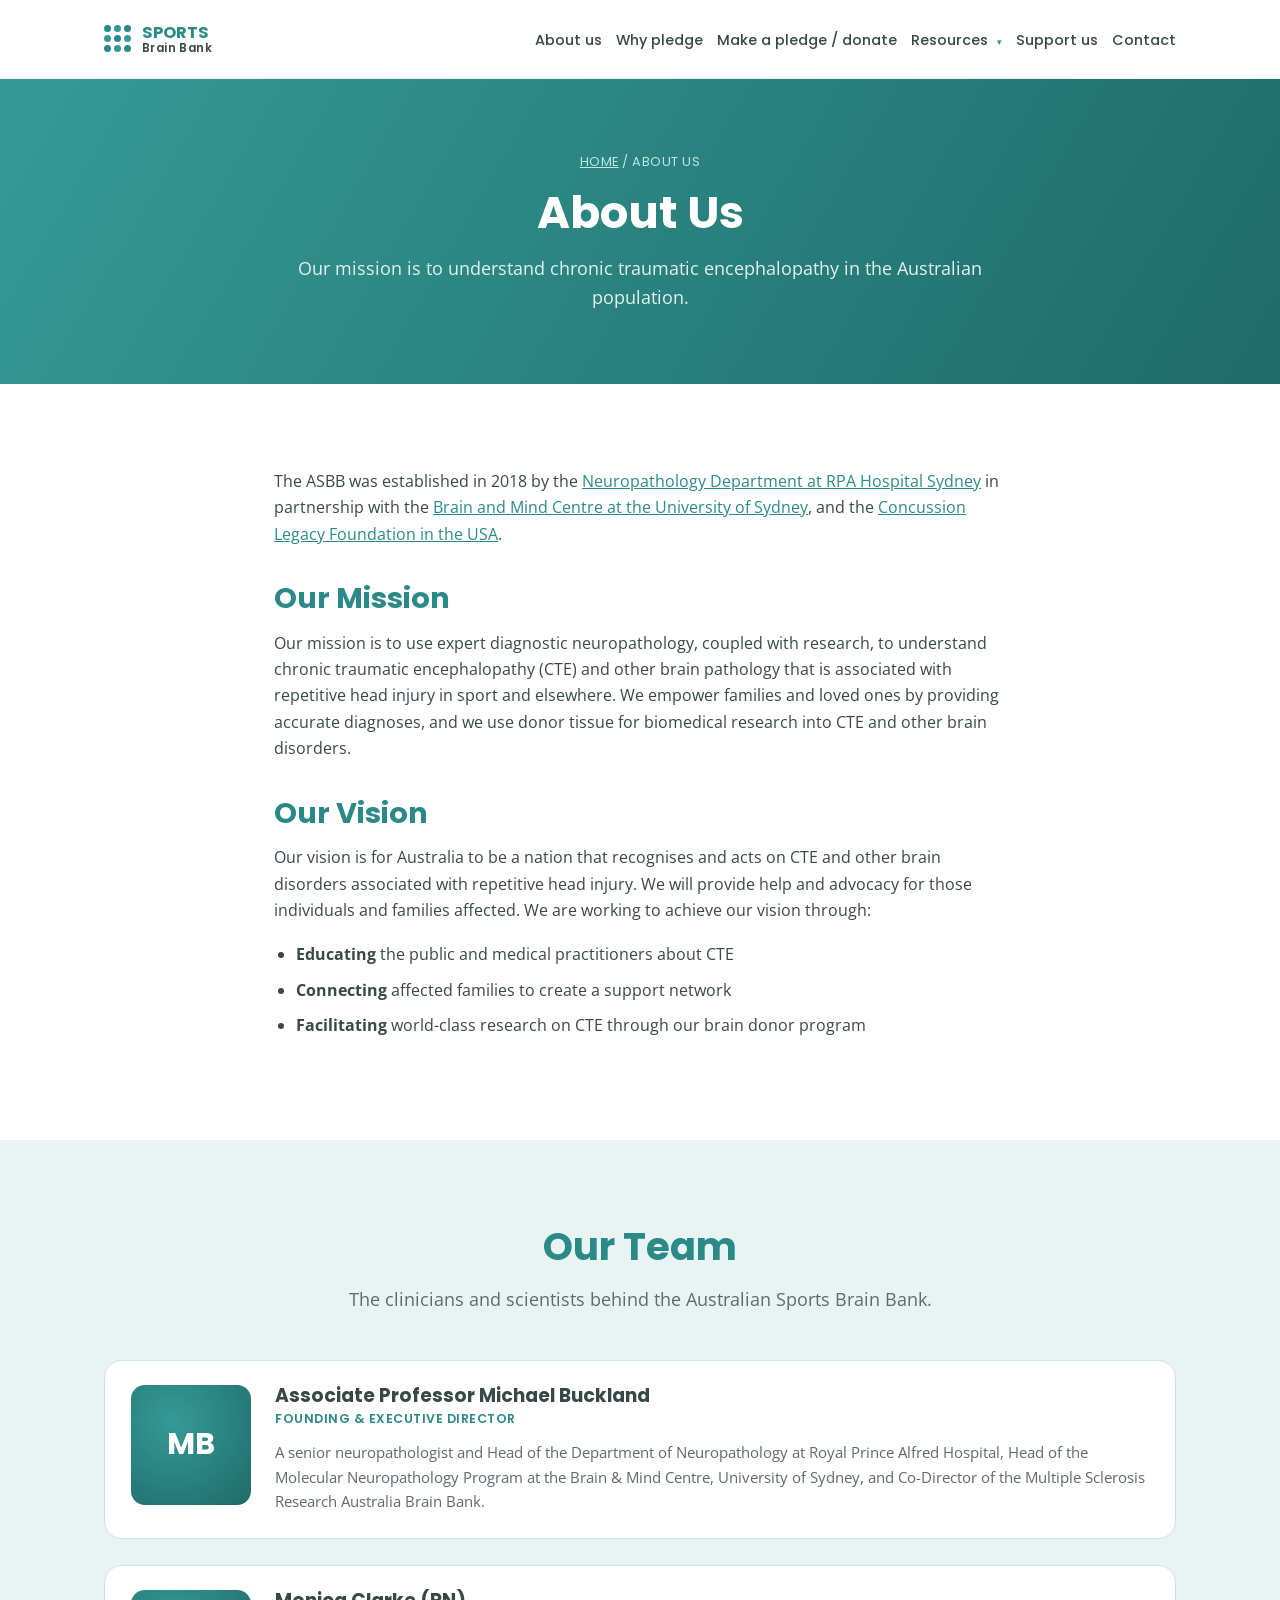
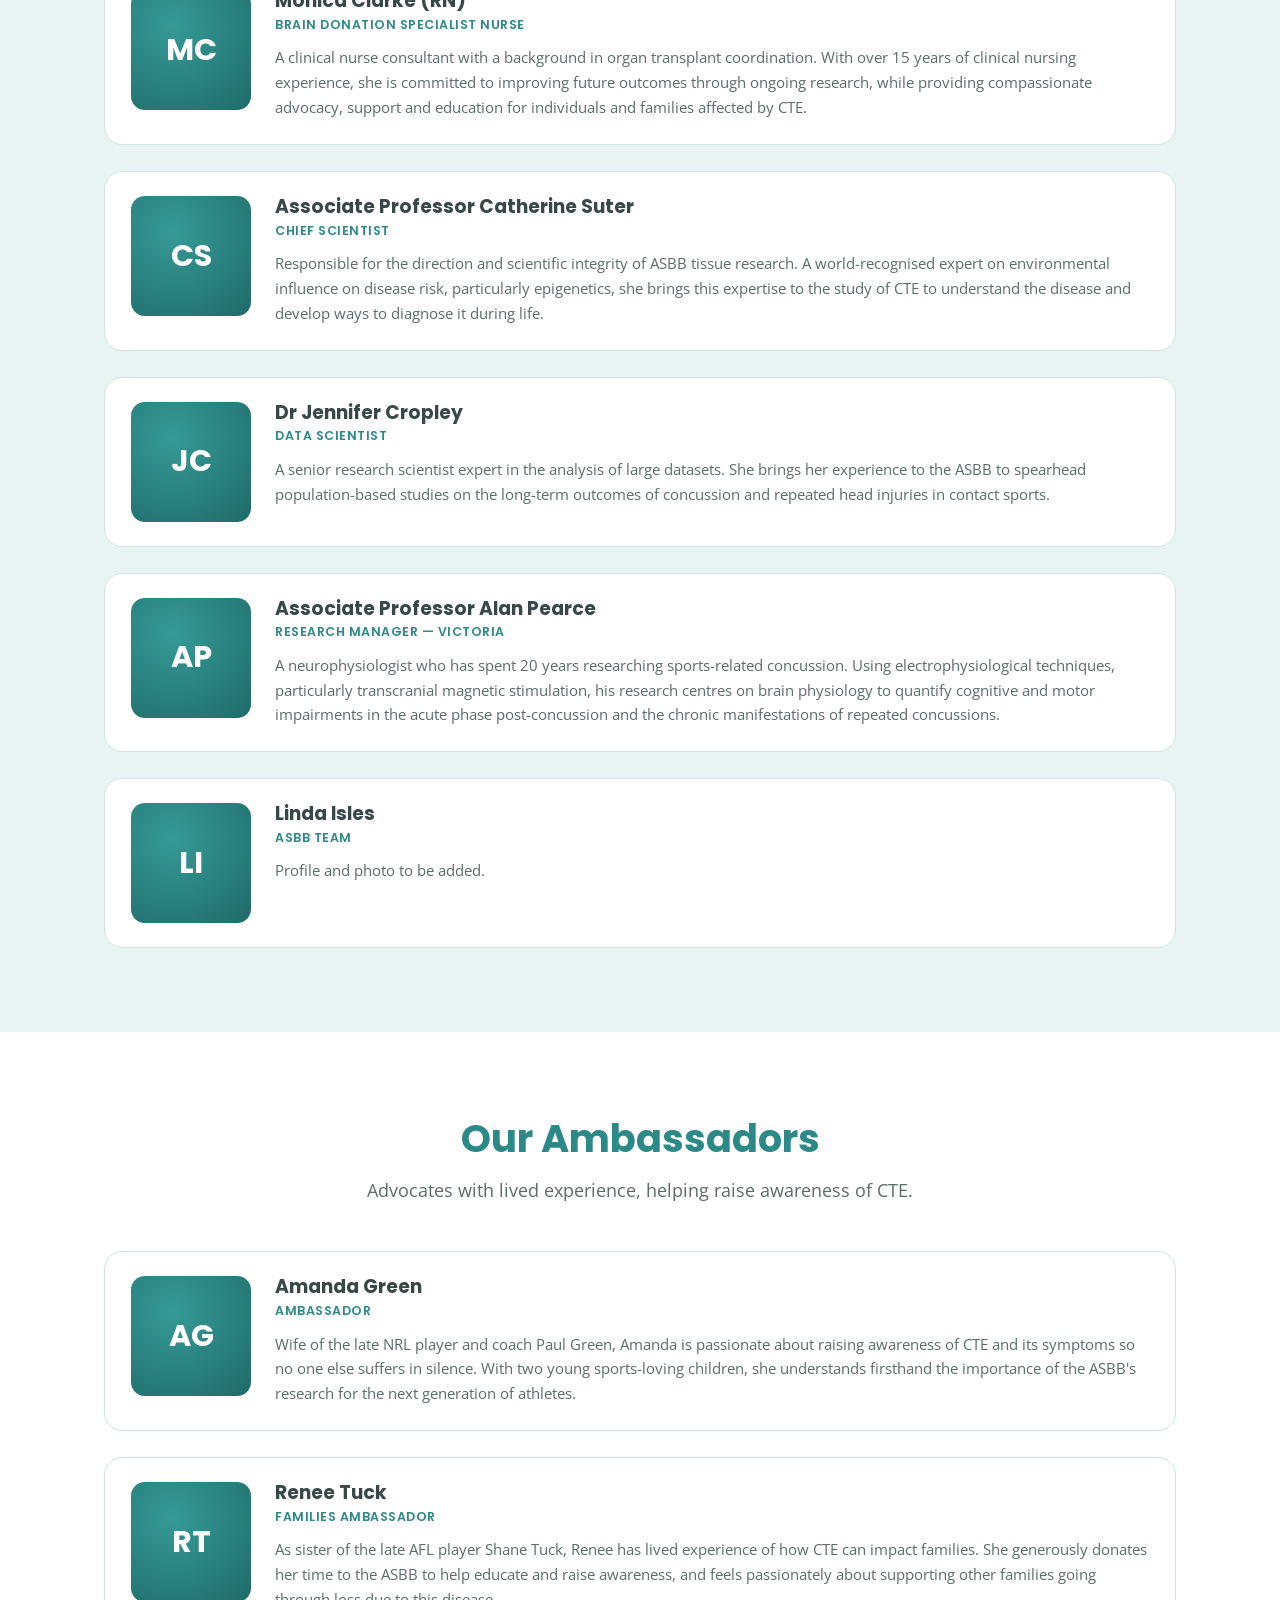
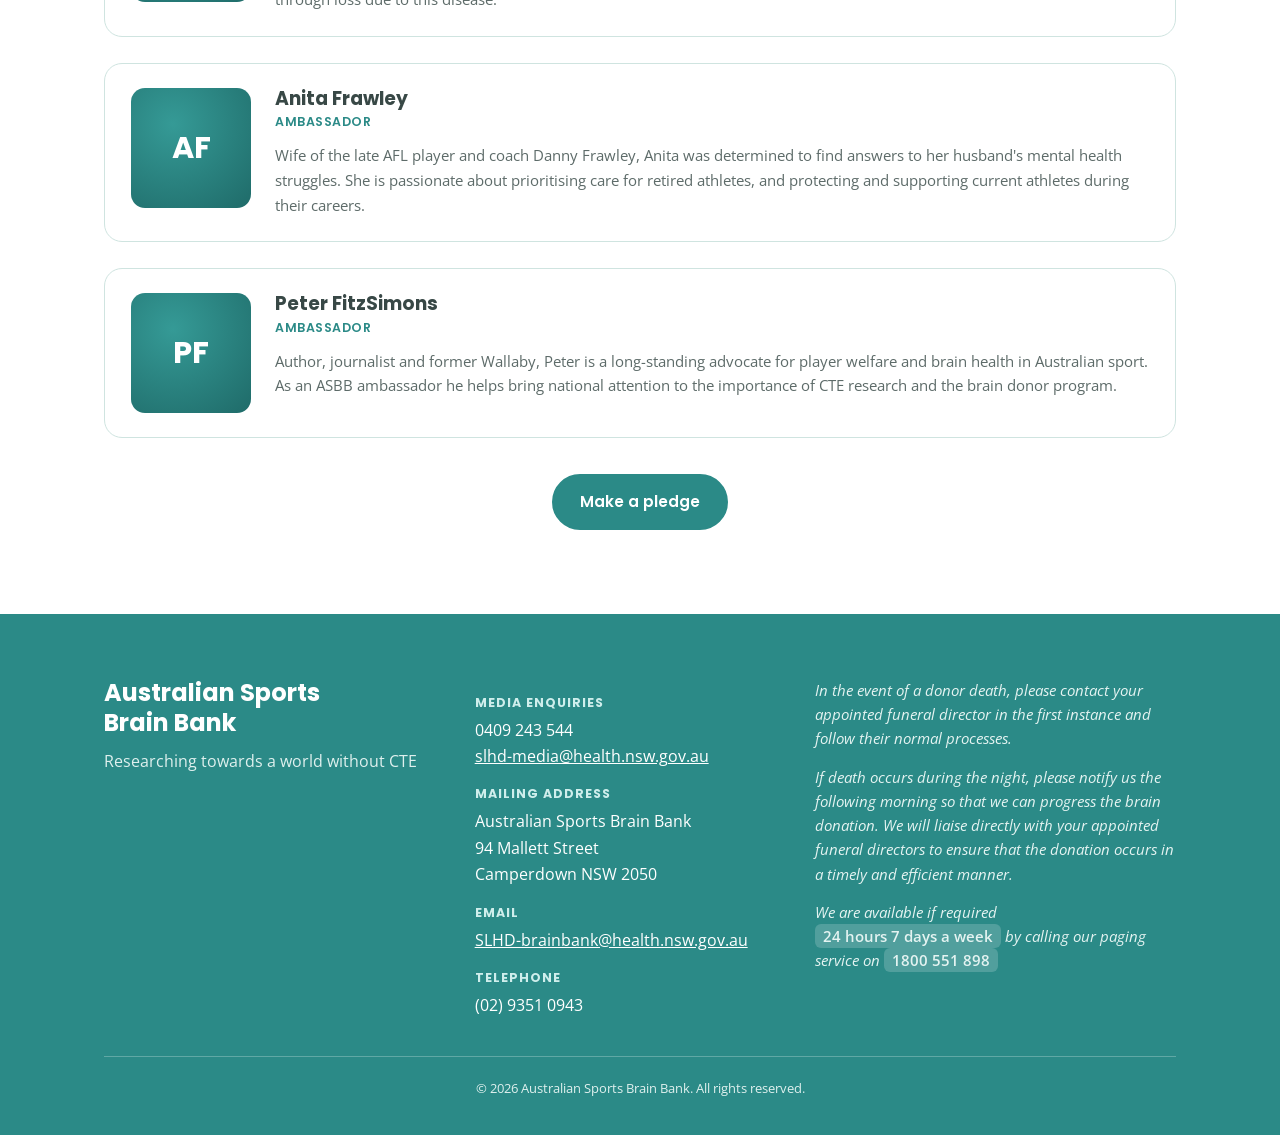
==== about.html @ 5c94462b "website v.1" ====
<!DOCTYPE html>
<html lang="en">
<head>
<meta charset="UTF-8">
<meta name="viewport" content="width=device-width, initial-scale=1.0">
<title>About Us — Australian Sports Brain Bank</title>
<meta name="description" content="Our mission is to understand chronic traumatic encephalopathy in the Australian population.">
<meta name="theme-color" content="#2b8a87">
<meta property="og:type" content="website">
<meta property="og:title" content="About Us — Australian Sports Brain Bank">
<meta property="og:description" content="Our mission is to understand chronic traumatic encephalopathy in the Australian population.">
<meta property="og:site_name" content="Australian Sports Brain Bank">
<link rel="icon" href="data:image/svg+xml,%3Csvg xmlns='http://www.w3.org/2000/svg' viewBox='0 0 32 32'%3E%3Ccircle cx='8' cy='8' r='3' fill='%232b8a87'/%3E%3Ccircle cx='16' cy='8' r='3' fill='%23359a96'/%3E%3Ccircle cx='24' cy='8' r='3' fill='%232b8a87'/%3E%3Ccircle cx='8' cy='16' r='3' fill='%23359a96'/%3E%3Ccircle cx='16' cy='16' r='3' fill='%232b8a87'/%3E%3Ccircle cx='24' cy='16' r='3' fill='%23359a96'/%3E%3Ccircle cx='8' cy='24' r='3' fill='%232b8a87'/%3E%3Ccircle cx='16' cy='24' r='3' fill='%23359a96'/%3E%3Ccircle cx='24' cy='24' r='3' fill='%232b8a87'/%3E%3C/svg%3E">
<link rel="preconnect" href="https://fonts.googleapis.com">
<link rel="preconnect" href="https://fonts.gstatic.com" crossorigin>
<link href="https://fonts.googleapis.com/css2?family=Poppins:wght@500;600;700&family=Open+Sans:wght@400;600;700&display=swap" rel="stylesheet">
<link rel="stylesheet" href="assets/styles.css">
</head>
<body>
<a href="#main" class="skip" style="position:absolute;left:-9999px">Skip to content</a>
<header>
  <div class="wrap nav">
    <a class="logo" href="index.html" aria-label="Australian Sports Brain Bank — home">
      <span class="mark" aria-hidden="true"><span></span><span></span><span></span><span></span><span></span><span></span><span></span><span></span><span></span></span>
      <span>SPORTS<small>Brain Bank</small></span>
    </a>
    <nav id="nav" aria-label="Primary">
      <ul>
        <li><a href="about.html">About us</a></li>
        <li><a href="why-pledge.html">Why pledge</a></li>
        <li><a href="make-a-pledge.html">Make a pledge / donate</a></li>
        <li class="has-sub">
          <a href="resources.html" aria-haspopup="true">Resources <span class="caret" aria-hidden="true">&#9662;</span></a>
          <ul class="submenu">
            <li><a href="cte-diagnosis.html">CTE diagnosis</a></li>
            <li><a href="cte-research.html">CTE research</a></li>
            <li><a href="publications.html">Our publications</a></li>
            <li><a href="resources.html">Downloadable resources</a></li>
          </ul>
        </li>
        <li><a href="support.html">Support us</a></li>
        <li><a href="contact.html">Contact</a></li>
      </ul>
    </nav>
    <button class="burger" id="burger" aria-label="Open menu" aria-expanded="false" aria-controls="nav"><span></span><span></span><span></span></button>
  </div>
</header>
<section class="page-hero">
    <div class="wrap">
      <div class="crumb"><a href="index.html">Home</a> / About Us</div>
      <h1>About Us</h1>
      <p>Our mission is to understand chronic traumatic encephalopathy in the Australian population.</p>
    </div>
</section>
<main id="main">
<section>
  <div class="wrap prose">
    <p>The ASBB was established in 2018 by the <a href="https://www.slhd.nsw.gov.au/RPA/Neuropathology/default.html" target="_blank" rel="noopener">Neuropathology Department at RPA Hospital Sydney</a> in partnership with the <a href="https://sydney.edu.au/brain-mind/" target="_blank" rel="noopener">Brain and Mind Centre at the University of Sydney</a>, and the <a href="https://concussionfoundation.org/" target="_blank" rel="noopener">Concussion Legacy Foundation in the USA</a>.</p>
    <h2>Our Mission</h2>
    <p>Our mission is to use expert diagnostic neuropathology, coupled with research, to understand chronic traumatic encephalopathy (CTE) and other brain pathology that is associated with repetitive head injury in sport and elsewhere. We empower families and loved ones by providing accurate diagnoses, and we use donor tissue for biomedical research into CTE and other brain disorders.</p>
    <h2>Our Vision</h2>
    <p>Our vision is for Australia to be a nation that recognises and acts on CTE and other brain disorders associated with repetitive head injury. We will provide help and advocacy for those individuals and families affected. We are working to achieve our vision through:</p>
    <ul>
      <li><strong>Educating</strong> the public and medical practitioners about CTE</li>
      <li><strong>Connecting</strong> affected families to create a support network</li>
      <li><strong>Facilitating</strong> world-class research on CTE through our brain donor program</li>
    </ul>
  </div>
</section>
<section class="section-mint">
  <div class="wrap">
    <h2 class="center">Our Team</h2>
    <p class="lead center">The clinicians and scientists behind the Australian Sports Brain Bank.</p>
    <div class="people">
    <div class="person">
      <div class="pic" aria-hidden="true">MB</div>
      <div>
        <h3>Associate Professor Michael Buckland</h3>
        <div class="role">Founding &amp; Executive Director</div>
        <p>A senior neuropathologist and Head of the Department of Neuropathology at Royal Prince Alfred Hospital, Head of the Molecular Neuropathology Program at the Brain &amp; Mind Centre, University of Sydney, and Co-Director of the Multiple Sclerosis Research Australia Brain Bank.</p>
      </div>
    </div>
    <div class="person">
      <div class="pic" aria-hidden="true">MC</div>
      <div>
        <h3>Monica Clarke (RN)</h3>
        <div class="role">Brain Donation Specialist Nurse</div>
        <p>A clinical nurse consultant with a background in organ transplant coordination. With over 15 years of clinical nursing experience, she is committed to improving future outcomes through ongoing research, while providing compassionate advocacy, support and education for individuals and families affected by CTE.</p>
      </div>
    </div>
    <div class="person">
      <div class="pic" aria-hidden="true">CS</div>
      <div>
        <h3>Associate Professor Catherine Suter</h3>
        <div class="role">Chief Scientist</div>
        <p>Responsible for the direction and scientific integrity of ASBB tissue research. A world-recognised expert on environmental influence on disease risk, particularly epigenetics, she brings this expertise to the study of CTE to understand the disease and develop ways to diagnose it during life.</p>
      </div>
    </div>
    <div class="person">
      <div class="pic" aria-hidden="true">JC</div>
      <div>
        <h3>Dr Jennifer Cropley</h3>
        <div class="role">Data Scientist</div>
        <p>A senior research scientist expert in the analysis of large datasets. She brings her experience to the ASBB to spearhead population-based studies on the long-term outcomes of concussion and repeated head injuries in contact sports.</p>
      </div>
    </div>
    <div class="person">
      <div class="pic" aria-hidden="true">AP</div>
      <div>
        <h3>Associate Professor Alan Pearce</h3>
        <div class="role">Research Manager — Victoria</div>
        <p>A neurophysiologist who has spent 20 years researching sports-related concussion. Using electrophysiological techniques, particularly transcranial magnetic stimulation, his research centres on brain physiology to quantify cognitive and motor impairments in the acute phase post-concussion and the chronic manifestations of repeated concussions.</p>
      </div>
    </div>
    <div class="person">
      <div class="pic" aria-hidden="true">LI</div>
      <div>
        <h3>Linda Isles</h3>
        <div class="role">ASBB Team</div>
        <p>Profile and photo to be added.</p>
      </div>
    </div>
    </div>
  </div>
</section>
<section>
  <div class="wrap">
    <h2 class="center">Our Ambassadors</h2>
    <p class="lead center">Advocates with lived experience, helping raise awareness of CTE.</p>
    <div class="people">
    <div class="person">
      <div class="pic" aria-hidden="true">AG</div>
      <div>
        <h3>Amanda Green</h3>
        <div class="role">Ambassador</div>
        <p>Wife of the late NRL player and coach Paul Green, Amanda is passionate about raising awareness of CTE and its symptoms so no one else suffers in silence. With two young sports-loving children, she understands firsthand the importance of the ASBB's research for the next generation of athletes.</p>
      </div>
    </div>
    <div class="person">
      <div class="pic" aria-hidden="true">RT</div>
      <div>
        <h3>Renee Tuck</h3>
        <div class="role">Families Ambassador</div>
        <p>As sister of the late AFL player Shane Tuck, Renee has lived experience of how CTE can impact families. She generously donates her time to the ASBB to help educate and raise awareness, and feels passionately about supporting other families going through loss due to this disease.</p>
      </div>
    </div>
    <div class="person">
      <div class="pic" aria-hidden="true">AF</div>
      <div>
        <h3>Anita Frawley</h3>
        <div class="role">Ambassador</div>
        <p>Wife of the late AFL player and coach Danny Frawley, Anita was determined to find answers to her husband's mental health struggles. She is passionate about prioritising care for retired athletes, and protecting and supporting current athletes during their careers.</p>
      </div>
    </div>
    <div class="person">
      <div class="pic" aria-hidden="true">PF</div>
      <div>
        <h3>Peter FitzSimons</h3>
        <div class="role">Ambassador</div>
        <p>Author, journalist and former Wallaby, Peter is a long-standing advocate for player welfare and brain health in Australian sport. As an ASBB ambassador he helps bring national attention to the importance of CTE research and the brain donor program.</p>
      </div>
    </div>
    </div>
    <div class="center" style="margin-top:36px"><a class="btn btn-solid" href="make-a-pledge.html">Make a pledge</a></div>
  </div>
</section>
</main>
<footer>
  <div class="wrap">
    <div class="foot-grid">
      <div>
        <h3>Australian Sports<br>Brain Bank</h3>
        <p class="tagline">Researching towards a world without CTE</p>
      </div>
      <div>
        <h4>Media Enquiries</h4>
        <p>0409 243 544<br><a href="mailto:slhd-media@health.nsw.gov.au">slhd-media@health.nsw.gov.au</a></p>
        <h4>Mailing Address</h4>
        <p>Australian Sports Brain Bank<br>94 Mallett Street<br>Camperdown NSW 2050</p>
        <h4>Email</h4>
        <p><a href="mailto:SLHD-brainbank@health.nsw.gov.au">SLHD-brainbank@health.nsw.gov.au</a></p>
        <h4>Telephone</h4>
        <p>(02) 9351 0943</p>
      </div>
      <div>
        <p class="foot-note">In the event of a donor death, please contact your appointed funeral director in the first instance and follow their normal processes.</p>
        <p class="foot-note" style="margin-top:14px">If death occurs during the night, please notify us the following morning so that we can progress the brain donation. We will liaise directly with your appointed funeral directors to ensure that the donation occurs in a timely and efficient manner.</p>
        <p class="foot-note" style="margin-top:14px">We are available if required <span class="hl">24 hours 7 days a week</span> by calling our paging service on <span class="hl">1800 551 898</span></p>
      </div>
    </div>
    <div class="foot-bottom">© 2026 Australian Sports Brain Bank. All rights reserved.</div>
  </div>
</footer>
<script src="assets/site.js"></script>
</body>
</html>
---- assets/styles.css ----
/* ====================================================================
   Australian Sports Brain Bank — shared design system
   ==================================================================== */
:root{
  --teal:#2b8a87;
  --teal-deep:#1f6b69;
  --teal-mid:#359a96;
  --mint:#e8f4f2;
  --mint-2:#eef7f5;
  --ink:#384846;
  --muted:#5d6b69;
  --white:#ffffff;
  --line:#cfe4e0;
  --shadow:0 10px 30px rgba(31,107,105,.10);
  --radius:18px;
  --maxw:1120px;
  --header-h:78px;
}
*{box-sizing:border-box;margin:0;padding:0}
html{scroll-behavior:smooth}
body{font-family:'Open Sans',system-ui,-apple-system,sans-serif;color:var(--ink);line-height:1.65;
     background:var(--white);-webkit-font-smoothing:antialiased;overflow-x:hidden}
h1,h2,h3,h4{font-family:'Poppins',sans-serif;color:var(--teal);line-height:1.2}
a{color:var(--teal);text-decoration:none}
img{max-width:100%;display:block}
.wrap{max-width:var(--maxw);margin:0 auto;padding:0 clamp(18px,5vw,24px)}
section{padding:clamp(52px,8vw,84px) 0;scroll-margin-top:var(--header-h)}
[id]{scroll-margin-top:calc(var(--header-h) + 10px)}
.section-mint{background:var(--mint)}
.center{text-align:center}
h2{font-size:clamp(1.7rem,4.5vw,2.4rem)}
.lead{color:var(--muted);font-size:clamp(1rem,2.4vw,1.1rem);max-width:760px;margin:14px auto 0}

/* Buttons */
.btn{display:inline-flex;align-items:center;justify-content:center;border:2px solid var(--teal);color:var(--teal);
     background:transparent;padding:13px 26px;border-radius:40px;font-family:'Poppins',sans-serif;font-weight:600;
     font-size:.96rem;cursor:pointer;transition:.2s ease;text-align:center;min-height:48px}
.btn:hover{background:var(--teal);color:#fff;transform:translateY(-2px);box-shadow:var(--shadow)}
.btn:focus-visible{outline:3px solid var(--teal-mid);outline-offset:3px}
.btn-solid{background:var(--teal);color:#fff}
.btn-solid:hover{background:var(--teal-deep);border-color:var(--teal-deep)}

/* Header */
header{position:sticky;top:0;z-index:50;background:rgba(255,255,255,.97);backdrop-filter:blur(8px);
       border-bottom:1px solid #eef1f0}
.nav{display:flex;align-items:center;justify-content:space-between;height:var(--header-h);gap:16px}
.logo{display:flex;align-items:center;gap:11px;font-family:'Poppins',sans-serif;font-weight:700;color:var(--teal);
      font-size:1.02rem;line-height:1.05;flex-shrink:0}
.logo .mark{display:grid;grid-template-columns:repeat(3,7px);gap:3px}
.logo .mark span{width:7px;height:7px;border-radius:50%;background:var(--teal)}
.logo .mark span:nth-child(even){background:var(--teal-mid)}
.logo small{display:block;font-weight:600;color:var(--ink);font-size:.72rem;letter-spacing:.4px}
nav ul{list-style:none;display:flex;gap:clamp(10px,1.1vw,16px);align-items:center}
nav a{font-family:'Poppins',sans-serif;font-weight:500;color:var(--ink);font-size:.9rem;white-space:nowrap}
nav a:hover,nav a.active{color:var(--teal)}
/* Resources dropdown */
.has-sub{position:relative}
.caret{font-size:.65em;margin-left:5px;color:var(--teal);display:inline-block}
.submenu{list-style:none;position:absolute;top:100%;left:0;min-width:240px;background:#fff;border:1px solid #eef1f0;
        border-radius:12px;box-shadow:var(--shadow);padding:8px 0;display:none;z-index:60}
.has-sub:hover>.submenu,.has-sub:focus-within>.submenu{display:block}
.submenu li{display:block}
.submenu a{display:block;padding:10px 18px;font-size:.88rem;white-space:nowrap;color:var(--ink)}
.submenu a:hover{background:var(--mint-2);color:var(--teal)}
.nav-cta{border:2px solid var(--teal);color:var(--teal);padding:9px 16px;border-radius:30px}
.nav-cta:hover{background:var(--teal);color:#fff}
.burger{display:none;flex-direction:column;gap:5px;background:none;border:0;cursor:pointer;padding:8px;
        min-width:44px;min-height:44px;align-items:center;justify-content:center}
.burger span{width:26px;height:3px;background:var(--teal);border-radius:2px;transition:.25s}
.burger.active span:nth-child(1){transform:translateY(8px) rotate(45deg)}
.burger.active span:nth-child(2){opacity:0}
.burger.active span:nth-child(3){transform:translateY(-8px) rotate(-45deg)}

/* Page hero banner (inner pages) */
.page-hero{background:linear-gradient(120deg,var(--teal-mid),var(--teal-deep));color:#fff;
           padding:clamp(46px,7vw,72px) 0;text-align:center}
.page-hero h1{color:#fff;font-size:clamp(1.9rem,5vw,2.8rem)}
.page-hero p{color:#e3f2f0;max-width:720px;margin:14px auto 0;font-size:clamp(1rem,2.4vw,1.1rem)}
.crumb{font-family:'Poppins',sans-serif;font-size:.8rem;letter-spacing:.5px;text-transform:uppercase;
       color:#bfe7e4;margin-bottom:14px}
.crumb a{color:#bfe7e4;text-decoration:underline}

/* Prose / readable content */
.prose{max-width:780px;margin:0 auto}
.prose h2{font-size:clamp(1.4rem,3.5vw,1.8rem);margin:34px 0 14px}
.prose h2:first-child{margin-top:0}
.prose h3{font-size:1.2rem;margin:26px 0 10px;color:var(--teal-deep)}
.prose p{margin-bottom:18px}
.prose ul{margin:0 0 18px 22px}
.prose li{margin-bottom:9px}
.prose a{text-decoration:underline}
.prose .date{color:var(--muted);font-family:'Poppins',sans-serif;font-weight:600;font-size:.85rem;
             letter-spacing:.5px;text-transform:uppercase}
.callout{background:var(--mint);border-left:4px solid var(--teal);border-radius:10px;
         padding:20px 24px;margin:24px 0}
.callout p:last-child{margin-bottom:0}
.btn-row{display:flex;gap:14px;flex-wrap:wrap;margin-top:26px}

/* Cards / generic grids */
.grid-2{display:grid;grid-template-columns:repeat(auto-fit,minmax(300px,1fr));gap:30px;margin-top:clamp(30px,5vw,46px)}
.card{background:#fff;border:1.5px solid var(--line);border-radius:var(--radius);padding:clamp(26px,4vw,34px)}
.card h3{font-size:1.35rem;text-align:center;margin-bottom:16px}
.card p{margin-bottom:14px}
.card ul{margin:8px 0 0 18px}
.card ul li{margin-bottom:8px}

/* People (about / team) */
.people{display:grid;gap:26px;margin-top:clamp(30px,5vw,46px)}
.person{display:grid;grid-template-columns:120px 1fr;gap:24px;align-items:start;
        background:#fff;border:1.5px solid var(--line);border-radius:var(--radius);padding:24px 26px}
.person .pic{width:120px;height:120px;border-radius:14px;background:radial-gradient(circle at 35% 30%,var(--teal-mid),var(--teal-deep));
        color:#fff;display:flex;align-items:center;justify-content:center;font-family:'Poppins',sans-serif;
        font-weight:700;font-size:1.9rem}
.person h3{text-align:left;font-size:1.18rem;margin-bottom:2px;color:var(--ink)}
.person .role{color:var(--teal);font-family:'Poppins',sans-serif;font-weight:600;font-size:.78rem;
        letter-spacing:.5px;text-transform:uppercase;margin-bottom:10px}
.person p{font-size:.94rem;color:var(--muted);margin:0}

/* Publications */
.pub-year{font-family:'Poppins',sans-serif;font-weight:700;color:var(--teal);font-size:1.4rem;
          margin:30px 0 12px;padding-bottom:6px;border-bottom:2px solid var(--line)}
.pub-list{list-style:none;display:grid;gap:14px}
.pub{background:#fff;border:1.5px solid var(--line);border-radius:14px;padding:16px 20px}
.pub a{font-family:'Poppins',sans-serif;font-weight:600;color:var(--teal-deep);text-decoration:none;display:block;margin-bottom:4px}
.pub a:hover{text-decoration:underline}
.pub .journal{color:var(--muted);font-style:italic;font-size:.9rem}

/* Partners grid */
.partner-grid{display:grid;grid-template-columns:repeat(auto-fit,minmax(180px,1fr));gap:22px;margin-top:clamp(30px,5vw,46px)}
.partner-card{height:140px;border:1.5px solid var(--line);border-radius:var(--radius);background:#fff;
        display:flex;align-items:center;justify-content:center;text-align:center;padding:22px;
        color:var(--muted);font-family:'Poppins',sans-serif;font-size:.85rem}
.partner-card img{max-height:90px;max-width:100%;width:auto;object-fit:contain}
a.partner-card{text-decoration:none;transition:.2s ease}
a.partner-card:hover{border-color:var(--teal);color:var(--teal);box-shadow:var(--shadow);transform:translateY(-3px);background:#fff}
a.partner{text-decoration:none}
a.partner:hover{background:var(--mint-2)}
a.res-card{text-decoration:none;color:inherit;transition:.2s ease}
a.res-card:hover{border-color:var(--teal);box-shadow:var(--shadow);transform:translateY(-3px)}
.res-card .watch{display:inline-block;margin-top:10px;color:var(--teal);font-family:'Poppins',sans-serif;font-weight:600;font-size:.85rem}

/* Resource / video cards */
.res-cards{display:grid;grid-template-columns:repeat(auto-fit,minmax(280px,1fr));gap:24px;margin-top:clamp(24px,4vw,40px)}
.res-card{background:#fff;border:1.5px solid var(--line);border-radius:var(--radius);overflow:hidden;display:flex;flex-direction:column}
.res-card .thumb{aspect-ratio:16/9;background:linear-gradient(135deg,#3a4a5a,#1f2a36);background-size:cover;
        background-position:center;position:relative}
.res-card .thumb::after{content:"";position:absolute;inset:0;margin:auto;width:56px;height:56px;border-radius:50%;
        background:rgba(255,255,255,.92);box-shadow:var(--shadow)}
.res-card .thumb::before{content:"";position:absolute;inset:0;margin:auto;z-index:2;width:0;height:0;border-style:solid;
        border-width:11px 0 11px 18px;border-color:transparent transparent transparent var(--teal);transform:translateX(3px)}
.res-card .body{padding:20px 22px}
.res-card h3{font-size:1.1rem;text-align:left;color:var(--ink);margin-bottom:6px}
.res-card p{font-size:.92rem;color:var(--muted)}

/* Contact */
.contact-grid{display:grid;grid-template-columns:1fr 1fr;gap:30px;margin-top:clamp(30px,5vw,46px)}
.contact-card{background:#fff;border:1.5px solid var(--line);border-radius:var(--radius);padding:clamp(26px,4vw,34px)}
.contact-card h3{text-align:left;font-size:1.25rem;margin-bottom:16px}
.contact-card h4{color:var(--teal);font-family:'Poppins',sans-serif;font-size:.78rem;letter-spacing:1px;
        text-transform:uppercase;margin:16px 0 4px}
.contact-card h4:first-of-type{margin-top:0}
.alert{background:#fff6e9;border:1.5px solid #f0d9a8;border-left:4px solid #e0a83a;border-radius:14px;padding:22px 26px}
.alert strong{color:#9a6a00}
.alert .hl{background:#f3e2bf;padding:2px 8px;border-radius:6px;font-weight:700;white-space:nowrap}

/* Footer */
footer{background:var(--teal);color:#fff;padding:clamp(46px,6vw,64px) 0 36px}
.foot-grid{display:grid;grid-template-columns:1.1fr 1fr 1.2fr;gap:clamp(28px,4vw,40px)}
footer h3{color:#fff;font-size:clamp(1.3rem,3vw,1.5rem);line-height:1.25;margin-bottom:10px}
footer .tagline{color:#dff0ee}
.foot-grid h4{color:#cfeeec;font-family:'Poppins',sans-serif;font-size:.78rem;letter-spacing:1px;
        text-transform:uppercase;margin:18px 0 6px}
.foot-grid a{color:#fff;text-decoration:underline}
.foot-links{list-style:none;display:grid;gap:7px}
.foot-links a{text-decoration:none}
.foot-links a:hover{text-decoration:underline}
.foot-note{color:#e4f3f1;font-style:italic;font-size:.92rem}
.foot-note .hl{background:rgba(255,255,255,.18);padding:2px 8px;border-radius:6px;font-style:normal;
        font-weight:600;white-space:nowrap}
.foot-bottom{border-top:1px solid rgba(255,255,255,.25);margin-top:38px;padding-top:20px;text-align:center;
        color:#dff0ee;font-size:.84rem}

/* ---- Home-only components ---- */
.hero{position:relative;display:flex;flex-direction:column-reverse;
      background:linear-gradient(120deg,#f3faf8,#e6f2ef);overflow:hidden}
.hero-img{position:absolute;top:0;right:0;height:100%;width:62%;object-fit:cover;object-position:center top}
/* soft white-to-photo fade so text sits cleanly over the left side */
.hero::before{content:"";position:absolute;top:0;right:0;width:64%;height:100%;z-index:1;pointer-events:none;
      background:linear-gradient(90deg,#f3faf8 0%,#f3faf8 22%,rgba(243,250,248,.65) 42%,rgba(243,250,248,.15) 64%,rgba(243,250,248,0) 82%)}
.hero-wrap{position:relative;z-index:2;display:flex;align-items:center;
      min-height:clamp(440px,60vh,540px);padding:clamp(40px,6vw,64px) 0}
.hero-copy{max-width:720px}
.hero h1{font-size:clamp(2rem,6vw,3.2rem);font-weight:700;margin-bottom:10px}
.hero .sub{font-size:clamp(1.1rem,3vw,1.4rem);color:var(--muted);font-family:'Poppins',sans-serif;font-weight:500;margin-bottom:clamp(22px,4vw,32px)}
/* three CTAs always on a single row */
.hero-ctas{display:flex;flex-wrap:nowrap;gap:clamp(10px,1.4vw,16px)}
.hero-ctas .btn{flex:0 1 auto;white-space:nowrap;padding:12px clamp(14px,2vw,24px);
      background:rgba(255,255,255,.7);backdrop-filter:blur(2px)}
.hero-ctas .btn:hover{background:var(--teal)}
/* full-bleed photo helper for split bands */
.photo-bleed{background-size:cover;background-position:center}
.partners{background:#fff;padding:clamp(26px,4vw,36px) 0;border-top:1px solid #eef1f0}
.partners .row{display:grid;grid-template-columns:repeat(auto-fit,minmax(150px,1fr));gap:20px;align-items:center}
.partner{height:84px;border-radius:10px;display:flex;align-items:center;justify-content:center;padding:10px;transition:.2s ease}
.partner img{max-height:62px;max-width:170px;width:auto;object-fit:contain}
.band{display:grid;grid-template-columns:1fr 1fr;align-items:stretch;min-height:clamp(360px,46vw,440px)}
.band-photo{background:linear-gradient(135deg,#4a5a3a,#2a3a22);display:flex;align-items:center;justify-content:center;
        color:#cdd6c0;font-family:'Poppins',sans-serif;font-size:.85rem;min-height:220px}
.band-text{background:#fff;padding:clamp(34px,5vw,58px);display:flex;flex-direction:column;justify-content:center;gap:16px}
.band-text .btn{align-self:flex-start;margin-bottom:4px}
.band-text em{color:var(--teal);font-style:italic;font-weight:600}
.profiles{display:grid;gap:clamp(30px,4vw,42px) 30px;margin-top:clamp(34px,5vw,50px)}
.auto4{grid-template-columns:repeat(auto-fit,minmax(220px,1fr))}
.auto3{grid-template-columns:repeat(auto-fit,minmax(260px,1fr))}
.profile{text-align:center}
.avatar{width:clamp(110px,14vw,130px);aspect-ratio:1;border-radius:50%;margin:0 auto 16px;
        background:radial-gradient(circle at 35% 30%,var(--teal-mid),var(--teal-deep));color:#fff;display:flex;align-items:center;
        justify-content:center;font-family:'Poppins',sans-serif;font-weight:700;font-size:clamp(1.7rem,3.4vw,2.1rem);box-shadow:var(--shadow)}
.avatar.tba{background:none;border:2px dashed var(--line);color:var(--teal)}
.profile h4{color:var(--ink);font-size:1.08rem;margin-bottom:4px}
.profile .role{color:var(--teal);font-family:'Poppins',sans-serif;font-weight:600;font-size:.74rem;letter-spacing:.6px;
        text-transform:uppercase;margin-bottom:11px}
.profile p{color:var(--muted);font-size:.91rem}
.pledge-card{max-width:860px;margin:clamp(30px,5vw,46px) auto 0;background:#fff;border:1.5px solid var(--line);
        border-radius:var(--radius);padding:clamp(28px,5vw,46px)}
.pledge-card p{margin-bottom:18px}
.pledge-ctas{display:flex;gap:14px;justify-content:center;margin-top:clamp(26px,4vw,38px);flex-wrap:wrap}
.res-band{display:grid;grid-template-columns:1fr 1.1fr;align-items:stretch}
.res-photo{background:linear-gradient(135deg,#6b7d7a,#3f4f4d);min-height:clamp(240px,40vw,520px);display:flex;align-items:center;
        justify-content:center;color:#dfe7e5;font-family:'Poppins',sans-serif;font-size:.85rem}
.res-text{padding:clamp(36px,5vw,62px);background:var(--mint)}
.res-text>h2{text-align:left}
.res-text>p{color:var(--muted);margin:10px 0 26px}
.res-box{background:#fff;border:1.5px solid var(--line);border-radius:var(--radius);padding:clamp(22px,3vw,28px) clamp(22px,3vw,30px);margin-bottom:22px}
.res-box h3{font-size:1.22rem;text-align:center;margin-bottom:14px}
.res-list{list-style:none}
.res-list li{padding:9px 0 9px 26px;position:relative}
.res-list li::before{content:"\2193";position:absolute;left:0;color:var(--teal);font-weight:700}
.sup-list{list-style:none}
.sup-list li{padding:6px 0 6px 22px;position:relative}
.sup-list li::before{content:"\2022";position:absolute;left:4px;color:var(--teal);font-weight:700;font-size:1.1rem}
.timeline{position:relative;max-width:920px;margin:clamp(36px,5vw,54px) auto 0;padding:10px 0}
.timeline::before{content:"";position:absolute;left:50%;top:0;bottom:0;width:2px;background:var(--line);transform:translateX(-50%)}
.tl-row{display:grid;grid-template-columns:1fr 110px 1fr;align-items:center;margin-bottom:14px}
.tl-year{justify-self:center;background:var(--teal);color:#fff;font-family:'Poppins',sans-serif;font-weight:700;padding:11px 0;
        width:90px;text-align:center;border-radius:34px;z-index:2;font-size:1.02rem;box-shadow:var(--shadow)}
.tl-card{border:1.5px solid var(--line);background:#fff;border-radius:14px;padding:15px 19px;font-size:.92rem}
.tl-row.left .tl-card{grid-column:1;text-align:right}
.tl-row.left .empty{grid-column:3}
.tl-row.right .tl-card{grid-column:3;text-align:left}
.tl-row.right .empty{grid-column:1}
.tl-card.dashed{border-style:dashed;color:var(--muted);font-style:italic}
.news{background:linear-gradient(120deg,var(--teal-mid),var(--teal-deep));color:#fff;text-align:center}
.news h2{color:#fff}
.news p{color:#e3f2f0;max-width:560px;margin:12px auto 26px}
.news form{display:flex;gap:12px;max-width:520px;margin:0 auto;flex-wrap:wrap;justify-content:center}
.news input{flex:1;min-width:220px;border:0;border-radius:40px;padding:14px 22px;font-size:1rem;font-family:'Open Sans',sans-serif}
.news input:focus-visible{outline:3px solid #fff;outline-offset:2px}
.news .btn{border-color:#fff;color:#fff;background:rgba(255,255,255,.08)}
.news .btn:hover{background:#fff;color:var(--teal)}
.news .note{display:block;margin-top:16px;font-size:.82rem;color:#cfeeec}

/* ---- Responsive ---- */
@media (max-width:1200px){
  nav>ul{display:none}
  .burger{display:flex}
  nav.open>ul{display:flex;position:fixed;top:var(--header-h);left:0;right:0;background:#fff;flex-direction:column;
        align-items:stretch;padding:14px 22px 22px;gap:4px;box-shadow:var(--shadow);border-bottom:1px solid #eef1f0;
        max-height:calc(100vh - var(--header-h));overflow:auto}
  nav.open>ul li a{display:block;padding:13px 4px;border-bottom:1px solid #f0f4f3}
  nav.open>ul li:last-child a{border:0}
  .nav-cta{text-align:center;margin-top:6px}
  /* submenu shows inline + indented inside the mobile menu */
  .submenu{position:static;display:block;box-shadow:none;border:0;border-radius:0;padding:0;min-width:0;background:transparent}
  .submenu a{padding-left:24px;color:var(--muted);font-weight:400}
  .caret{display:none}
}
@media (max-width:960px){
  .hero{background:linear-gradient(120deg,#f3faf8,#e6f2ef)}
  .hero::before{display:none}
  .hero-img{position:static;width:100%;height:clamp(220px,42vw,320px)}
  .hero-wrap{min-height:0;padding:clamp(32px,6vw,48px) 0}
  .hero-copy{max-width:none}
  .hero-ctas .btn{flex:1 1 0;background:transparent}
  .band,.res-band{grid-template-columns:1fr}
  .timeline::before{left:45px}
  .tl-row{grid-template-columns:90px 1fr;column-gap:14px}
  .tl-row.left .tl-card,.tl-row.right .tl-card{grid-column:2;text-align:left}
  .tl-year{grid-column:1;justify-self:start}
  .tl-row .empty{display:none}
  .contact-grid{grid-template-columns:1fr}
  .foot-grid{grid-template-columns:1fr 1fr}
}
@media (max-width:620px){
  .person{grid-template-columns:1fr;text-align:center;justify-items:center}
  .person h3,.person .role{text-align:center}
}
@media (max-width:560px){
  .partners .row{grid-template-columns:1fr 1fr}
  .foot-grid{grid-template-columns:1fr}
  /* keep the three hero CTAs on one row, just compact */
  .hero-ctas{gap:8px}
  .hero-ctas .btn{padding:11px 8px;font-size:.78rem;white-space:normal;line-height:1.2}
  .pledge-ctas .btn{width:100%}
  .btn-row .btn{width:100%}
}
@media (prefers-reduced-motion:reduce){*{scroll-behavior:auto!important;transition:none!important}}
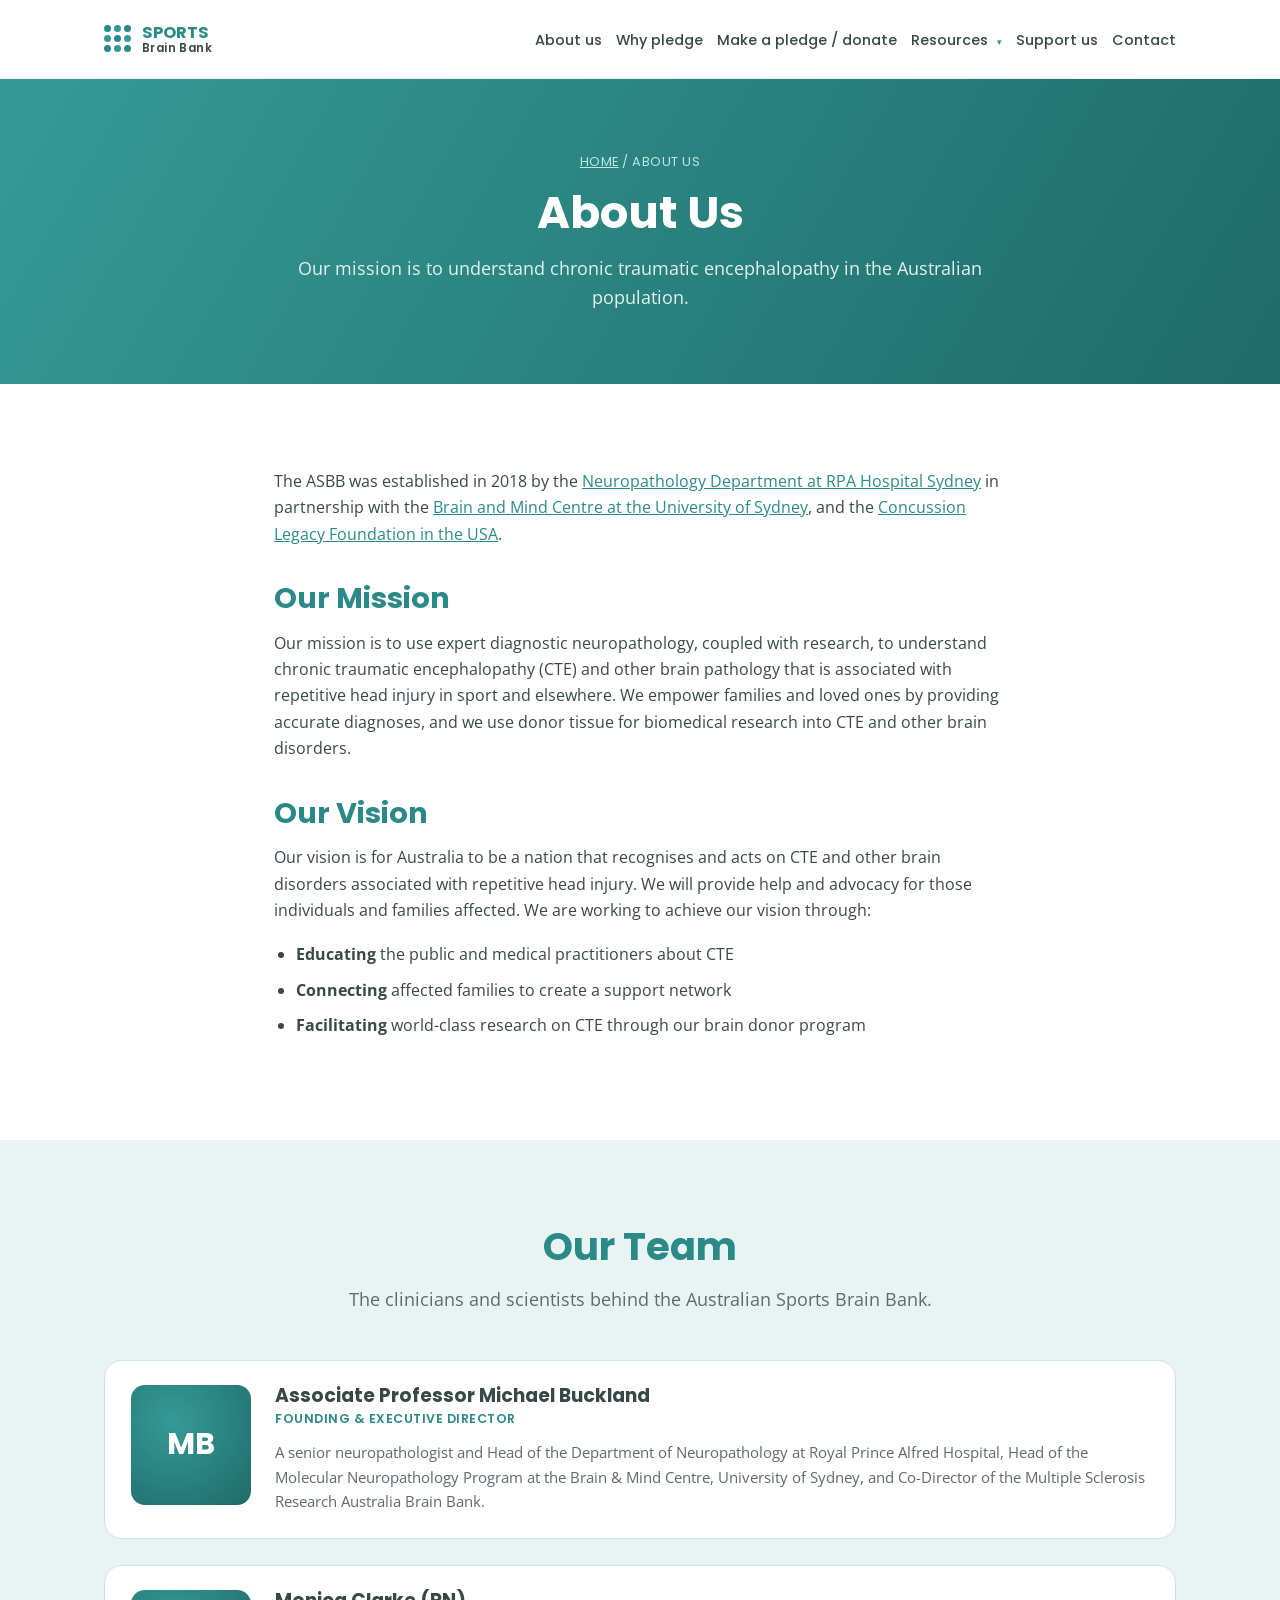
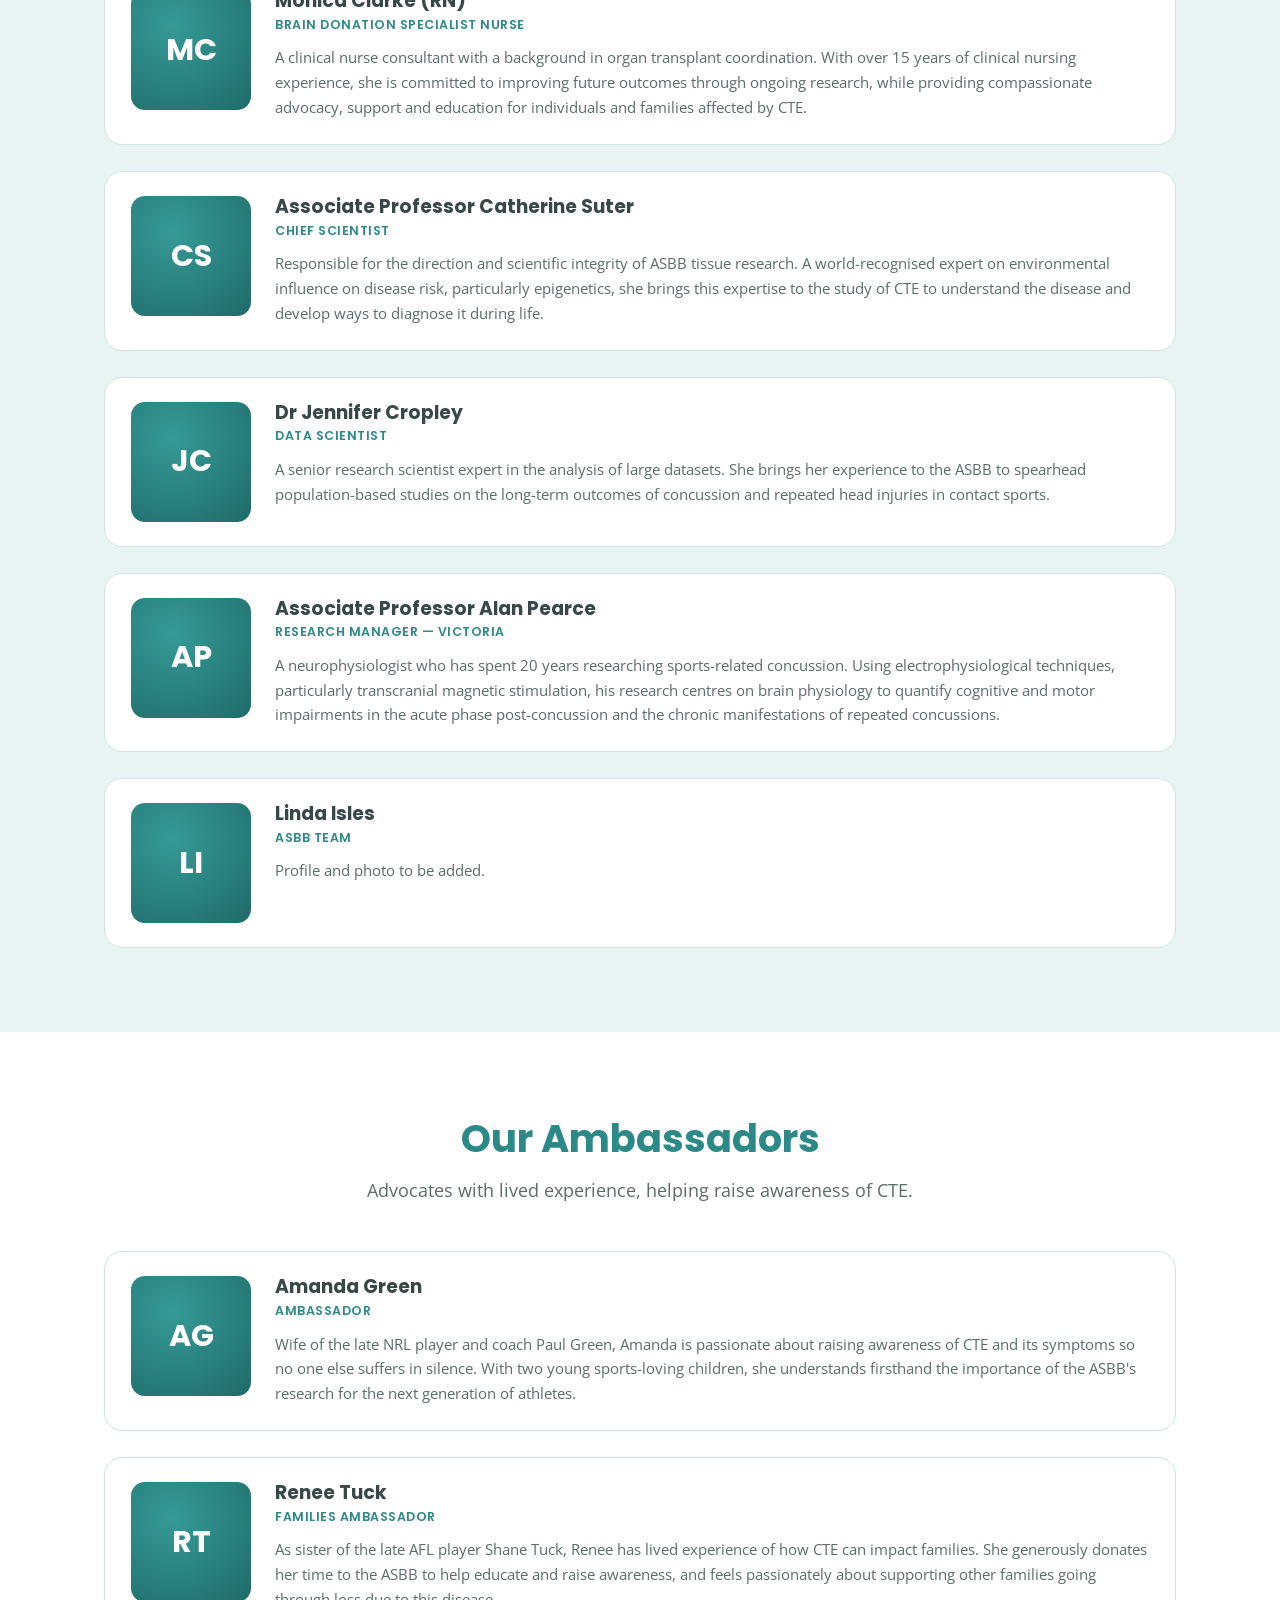
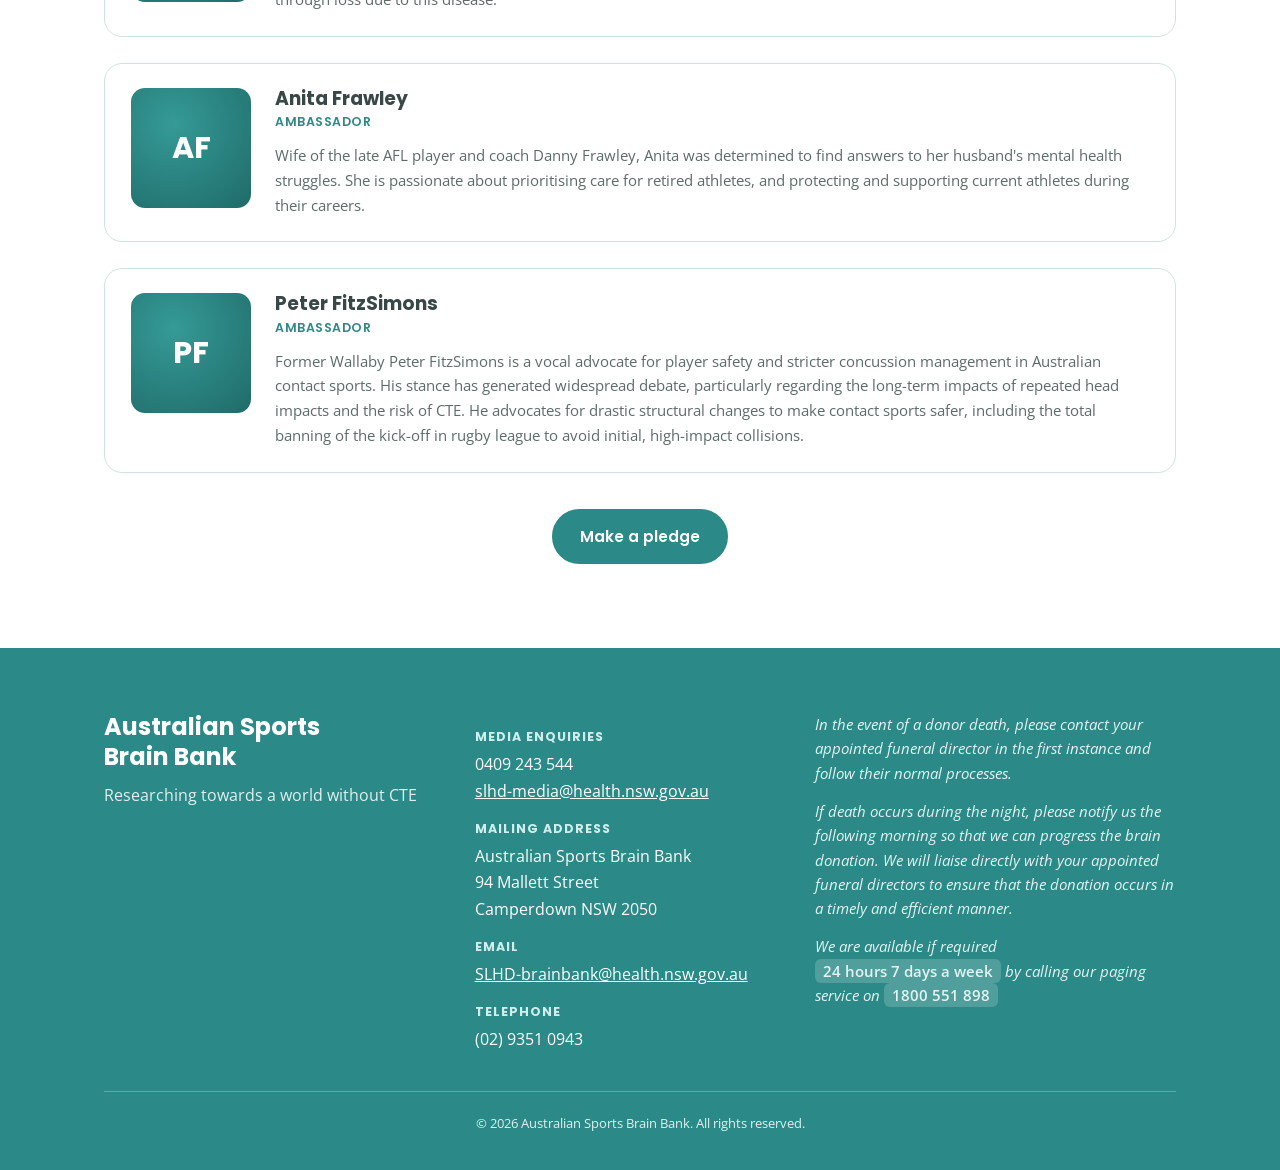
==== commit 09d8b139: "Add files via upload" ====
--- a/about.html
+++ b/about.html
@@ -157,7 +157,7 @@
       <div>
         <h3>Peter FitzSimons</h3>
         <div class="role">Ambassador</div>
-        <p>Author, journalist and former Wallaby, Peter is a long-standing advocate for player welfare and brain health in Australian sport. As an ASBB ambassador he helps bring national attention to the importance of CTE research and the brain donor program.</p>
+        <p>Former Wallaby Peter FitzSimons is a vocal advocate for player safety and stricter concussion management in Australian contact sports. His stance has generated widespread debate, particularly regarding the long-term impacts of repeated head impacts and the risk of CTE. He advocates for drastic structural changes to make contact sports safer, including the total banning of the kick-off in rugby league to avoid initial, high-impact collisions.</p>
       </div>
     </div>
     </div>
--- a/assets/styles.css
+++ b/assets/styles.css
@@ -204,8 +204,11 @@
 .partner{height:84px;border-radius:10px;display:flex;align-items:center;justify-content:center;padding:10px;transition:.2s ease}
 .partner img{max-height:62px;max-width:170px;width:auto;object-fit:contain}
 .band{display:grid;grid-template-columns:1fr 1fr;align-items:stretch;min-height:clamp(360px,46vw,440px)}
-.band-photo{background:linear-gradient(135deg,#4a5a3a,#2a3a22);display:flex;align-items:center;justify-content:center;
+.band-photo{position:relative;background:linear-gradient(135deg,#4a5a3a,#2a3a22);display:flex;align-items:center;justify-content:center;
         color:#cdd6c0;font-family:'Poppins',sans-serif;font-size:.85rem;min-height:220px}
+/* soft fade of the photo into the white text column, matching the brief */
+.band-photo::after{content:"";position:absolute;inset:0;pointer-events:none;
+        background:linear-gradient(90deg,rgba(255,255,255,0) 45%,rgba(255,255,255,.65) 78%,#ffffff 100%)}
 .band-text{background:#fff;padding:clamp(34px,5vw,58px);display:flex;flex-direction:column;justify-content:center;gap:16px}
 .band-text .btn{align-self:flex-start;margin-bottom:4px}
 .band-text em{color:var(--teal);font-style:italic;font-weight:600}
@@ -215,8 +218,11 @@
 .profile{text-align:center}
 .avatar{width:clamp(110px,14vw,130px);aspect-ratio:1;border-radius:50%;margin:0 auto 16px;
         background:radial-gradient(circle at 35% 30%,var(--teal-mid),var(--teal-deep));color:#fff;display:flex;align-items:center;
-        justify-content:center;font-family:'Poppins',sans-serif;font-weight:700;font-size:clamp(1.7rem,3.4vw,2.1rem);box-shadow:var(--shadow)}
+        justify-content:center;font-family:'Poppins',sans-serif;font-weight:700;font-size:clamp(1.7rem,3.4vw,2.1rem);box-shadow:var(--shadow);overflow:hidden}
+.avatar img{width:100%;height:100%;object-fit:cover;border-radius:50%}
 .avatar.tba{background:none;border:2px dashed var(--line);color:var(--teal)}
+.person .pic{overflow:hidden}
+.person .pic img{width:100%;height:100%;object-fit:cover;border-radius:14px}
 .profile h4{color:var(--ink);font-size:1.08rem;margin-bottom:4px}
 .profile .role{color:var(--teal);font-family:'Poppins',sans-serif;font-weight:600;font-size:.74rem;letter-spacing:.6px;
         text-transform:uppercase;margin-bottom:11px}
@@ -226,8 +232,11 @@
 .pledge-card p{margin-bottom:18px}
 .pledge-ctas{display:flex;gap:14px;justify-content:center;margin-top:clamp(26px,4vw,38px);flex-wrap:wrap}
 .res-band{display:grid;grid-template-columns:1fr 1.1fr;align-items:stretch}
-.res-photo{background:linear-gradient(135deg,#6b7d7a,#3f4f4d);min-height:clamp(240px,40vw,520px);display:flex;align-items:center;
+.res-photo{position:relative;background:linear-gradient(135deg,#6b7d7a,#3f4f4d);min-height:clamp(240px,40vw,520px);display:flex;align-items:center;
         justify-content:center;color:#dfe7e5;font-family:'Poppins',sans-serif;font-size:.85rem}
+/* soft fade of the photo into the mint content column */
+.res-photo::after{content:"";position:absolute;inset:0;pointer-events:none;
+        background:linear-gradient(90deg,rgba(232,244,242,0) 50%,rgba(232,244,242,.6) 80%,var(--mint) 100%)}
 .res-text{padding:clamp(36px,5vw,62px);background:var(--mint)}
 .res-text>h2{text-align:left}
 .res-text>p{color:var(--muted);margin:10px 0 26px}
@@ -283,6 +292,7 @@
   .hero-copy{max-width:none}
   .hero-ctas .btn{flex:1 1 0;background:transparent}
   .band,.res-band{grid-template-columns:1fr}
+  .band-photo::after,.res-photo::after{display:none}
   .timeline::before{left:45px}
   .tl-row{grid-template-columns:90px 1fr;column-gap:14px}
   .tl-row.left .tl-card,.tl-row.right .tl-card{grid-column:2;text-align:left}
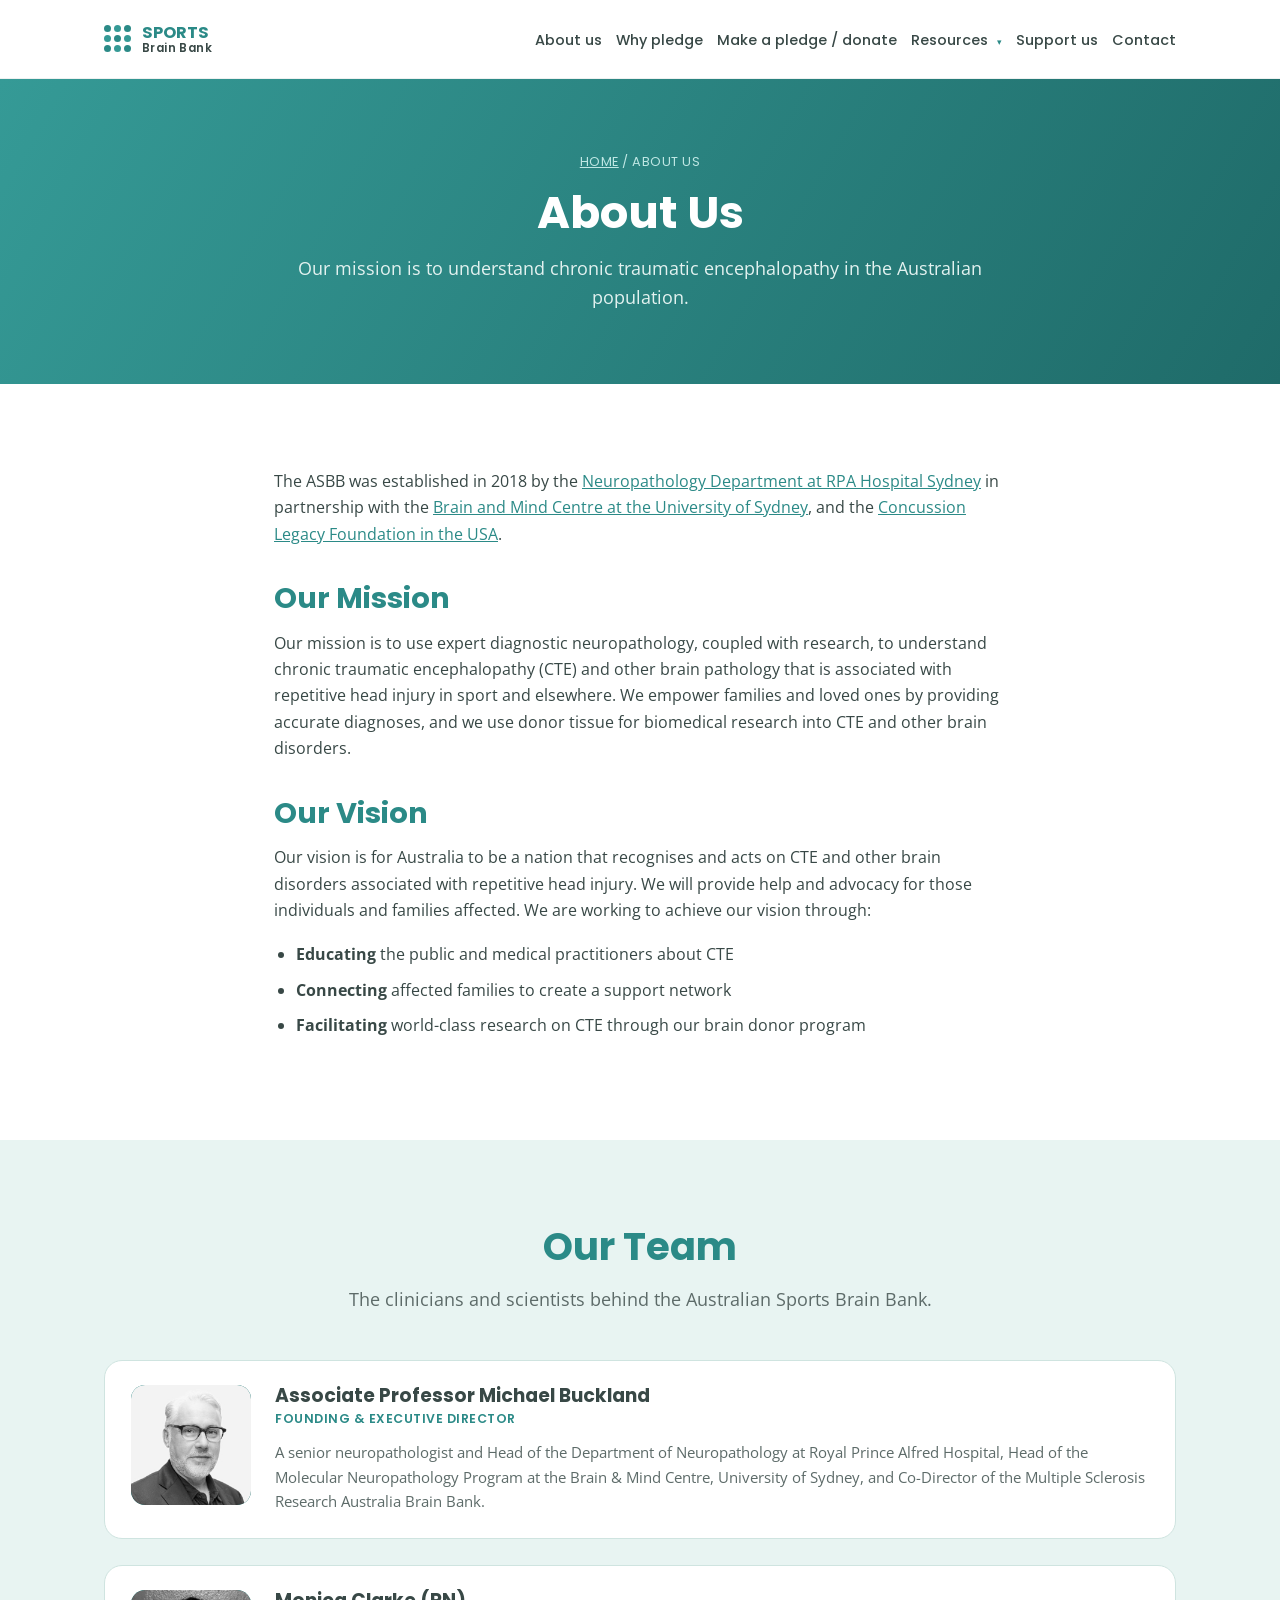
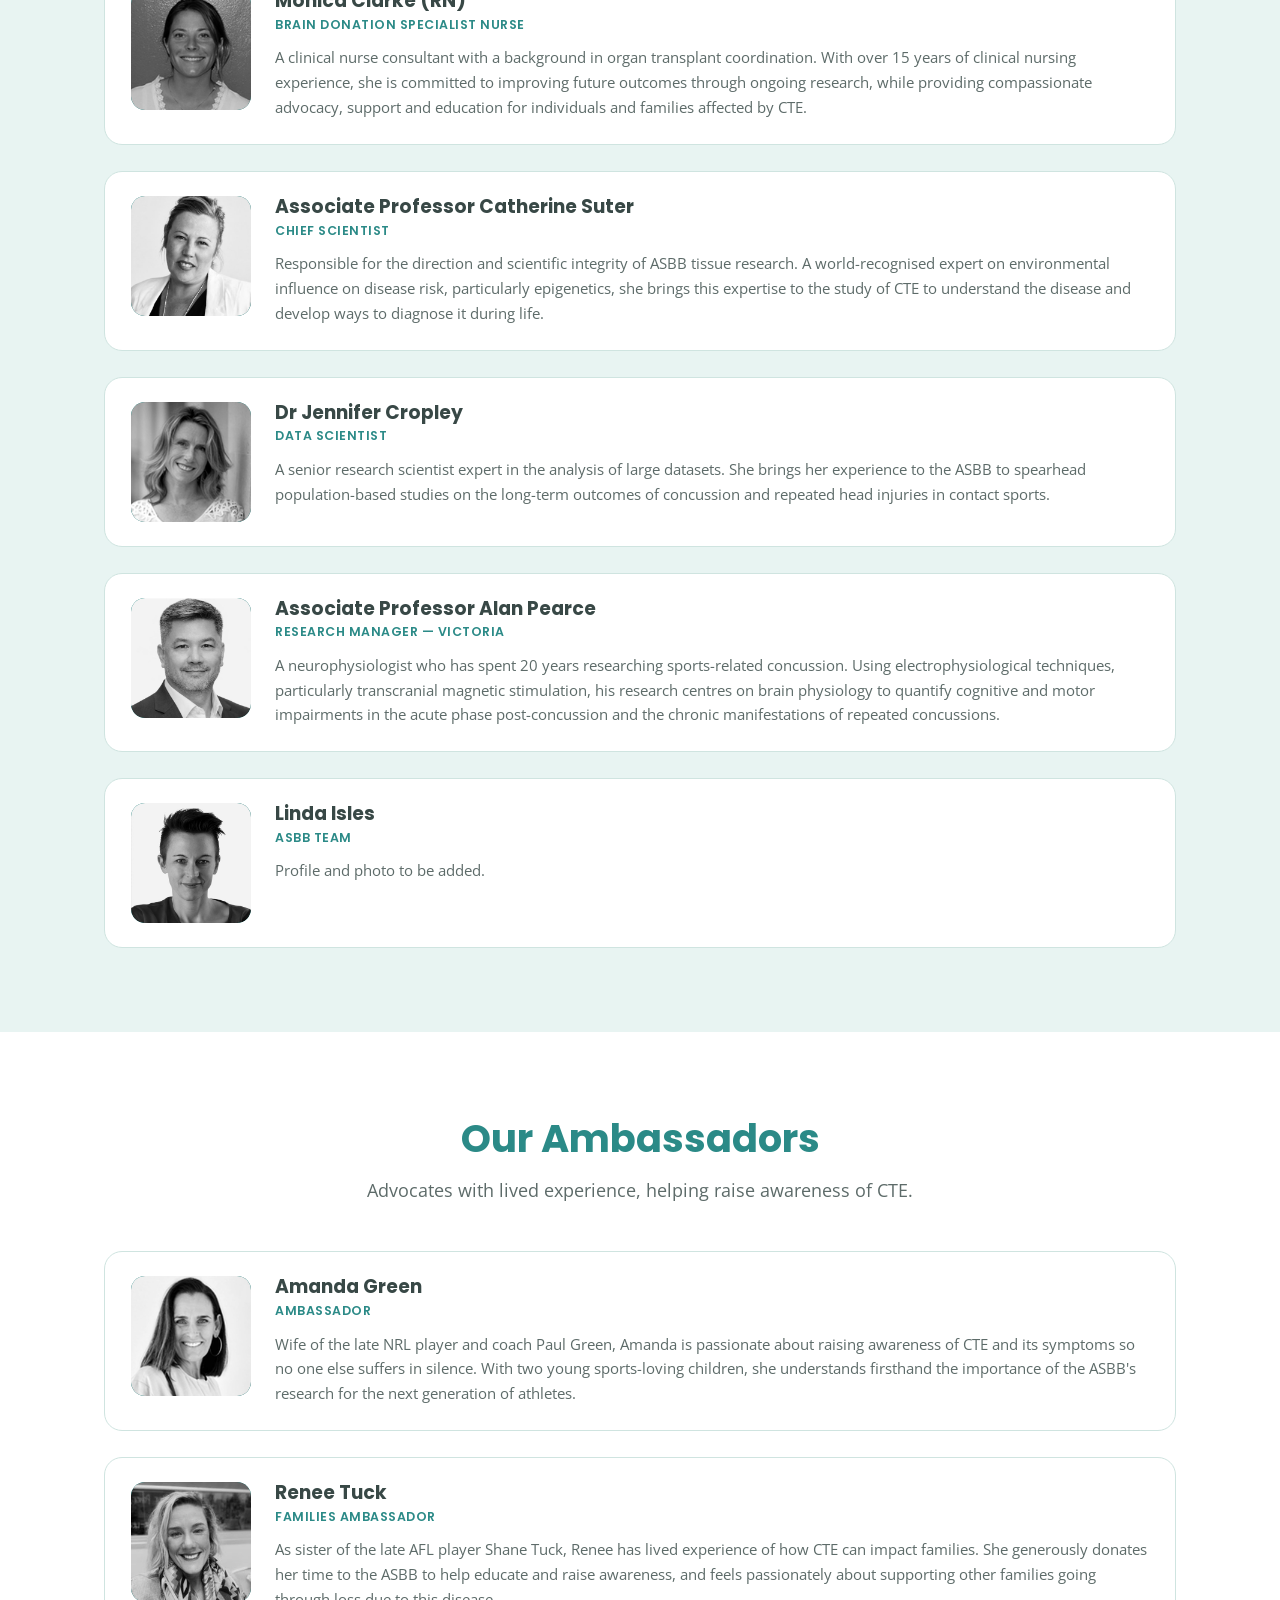
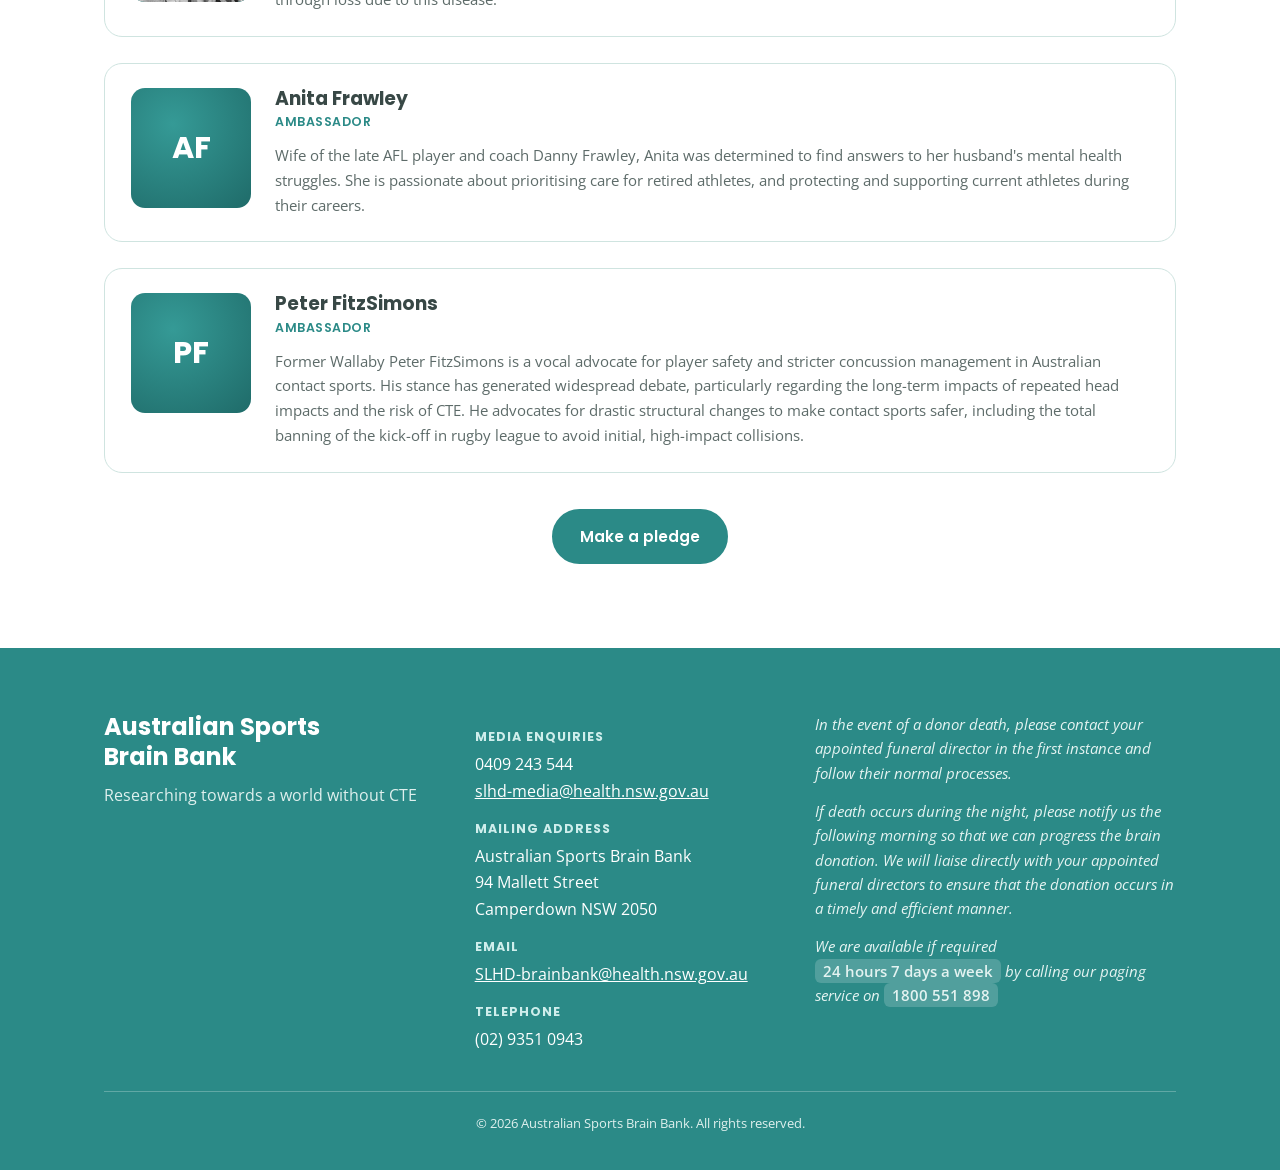
==== commit 11f3b8df: "Add files via upload updated assets" ====
--- a/about.html
+++ b/about.html
@@ -73,7 +73,7 @@
     <p class="lead center">The clinicians and scientists behind the Australian Sports Brain Bank.</p>
     <div class="people">
     <div class="person">
-      <div class="pic" aria-hidden="true">MB</div>
+      <div class="pic"><img src="assets/img/michael-buckland.jpg" alt="Associate Professor Michael Buckland"></div>
       <div>
         <h3>Associate Professor Michael Buckland</h3>
         <div class="role">Founding &amp; Executive Director</div>
@@ -81,7 +81,7 @@
       </div>
     </div>
     <div class="person">
-      <div class="pic" aria-hidden="true">MC</div>
+      <div class="pic"><img src="assets/img/monica-clarke.jpg" alt="Monica Clarke (RN)"></div>
       <div>
         <h3>Monica Clarke (RN)</h3>
         <div class="role">Brain Donation Specialist Nurse</div>
@@ -89,7 +89,7 @@
       </div>
     </div>
     <div class="person">
-      <div class="pic" aria-hidden="true">CS</div>
+      <div class="pic"><img src="assets/img/catherine-suter.jpg" alt="Associate Professor Catherine Suter"></div>
       <div>
         <h3>Associate Professor Catherine Suter</h3>
         <div class="role">Chief Scientist</div>
@@ -97,7 +97,7 @@
       </div>
     </div>
     <div class="person">
-      <div class="pic" aria-hidden="true">JC</div>
+      <div class="pic"><img src="assets/img/jennifer-cropley.jpg" alt="Dr Jennifer Cropley"></div>
       <div>
         <h3>Dr Jennifer Cropley</h3>
         <div class="role">Data Scientist</div>
@@ -105,7 +105,7 @@
       </div>
     </div>
     <div class="person">
-      <div class="pic" aria-hidden="true">AP</div>
+      <div class="pic"><img src="assets/img/alan-pearce.jpg" alt="Associate Professor Alan Pearce"></div>
       <div>
         <h3>Associate Professor Alan Pearce</h3>
         <div class="role">Research Manager — Victoria</div>
@@ -113,7 +113,7 @@
       </div>
     </div>
     <div class="person">
-      <div class="pic" aria-hidden="true">LI</div>
+      <div class="pic"><img src="assets/img/linda-isles.jpg" alt="Linda Isles"></div>
       <div>
         <h3>Linda Isles</h3>
         <div class="role">ASBB Team</div>
@@ -129,7 +129,7 @@
     <p class="lead center">Advocates with lived experience, helping raise awareness of CTE.</p>
     <div class="people">
     <div class="person">
-      <div class="pic" aria-hidden="true">AG</div>
+      <div class="pic"><img src="assets/img/amanda-green.jpg" alt="Amanda Green"></div>
       <div>
         <h3>Amanda Green</h3>
         <div class="role">Ambassador</div>
@@ -137,7 +137,7 @@
       </div>
     </div>
     <div class="person">
-      <div class="pic" aria-hidden="true">RT</div>
+      <div class="pic"><img src="assets/img/renee-tuck.jpg" alt="Renee Tuck"></div>
       <div>
         <h3>Renee Tuck</h3>
         <div class="role">Families Ambassador</div>
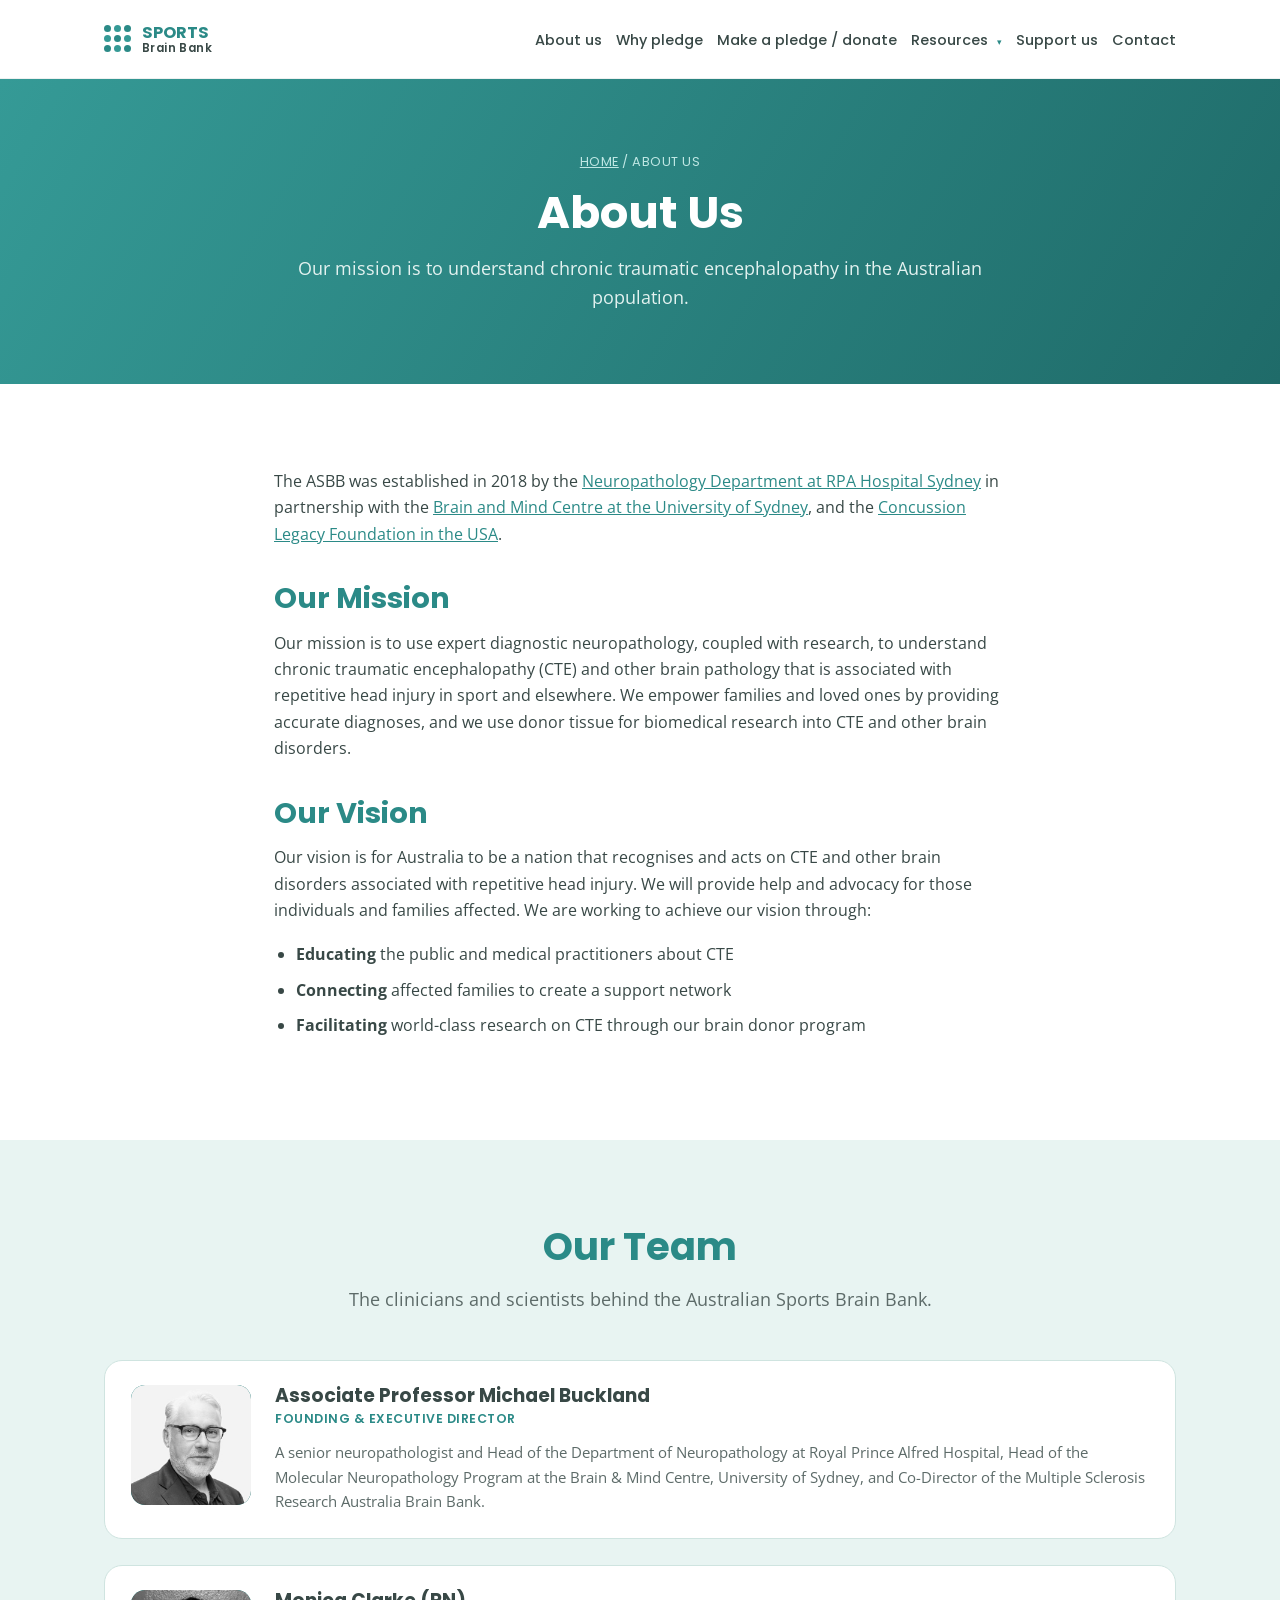
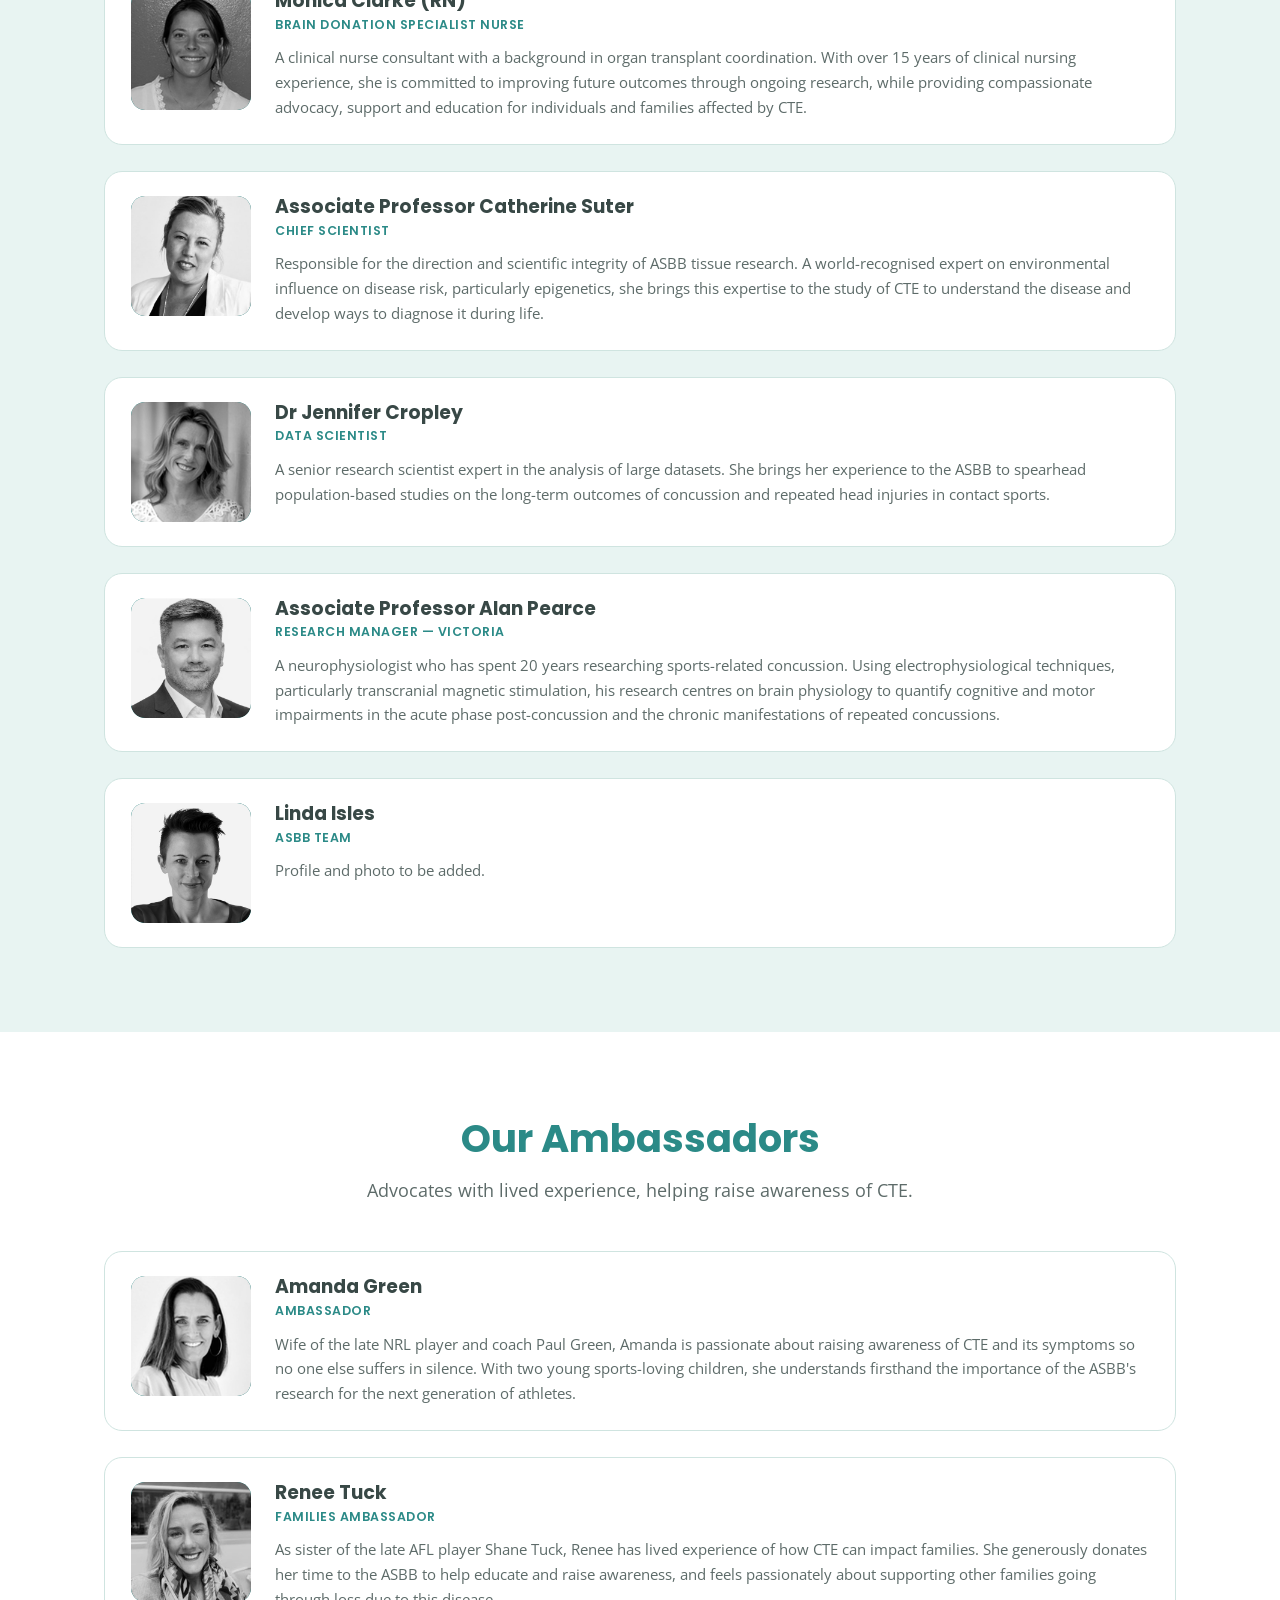
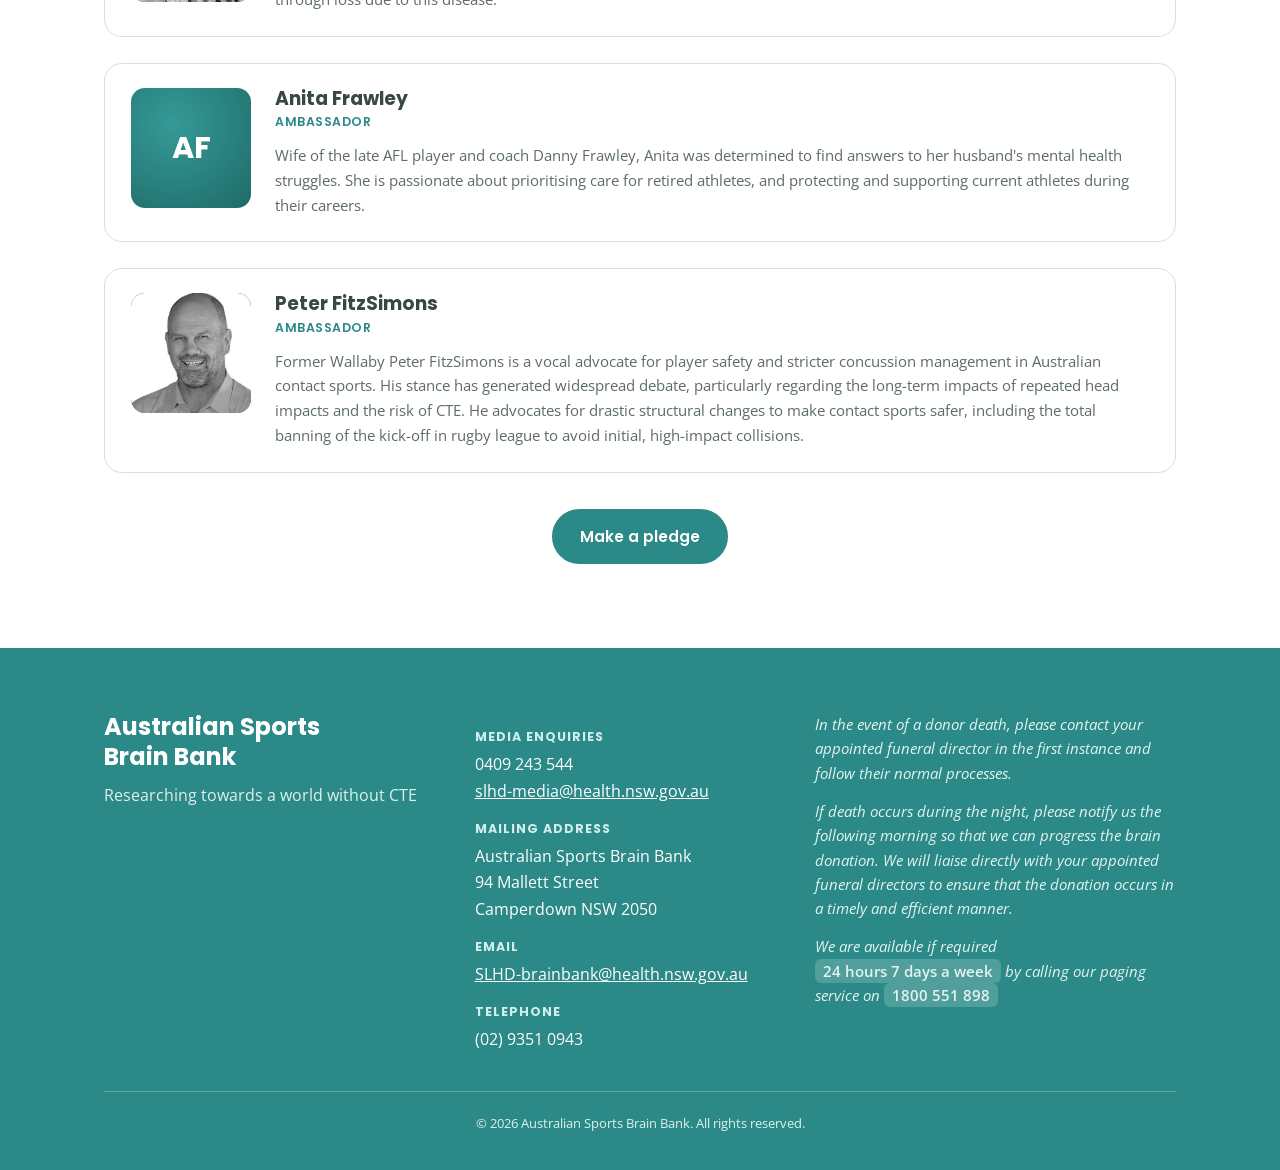
==== commit 9fd2b92b: "Add files via upload updated website" ====
--- a/about.html
+++ b/about.html
@@ -153,7 +153,7 @@
       </div>
     </div>
     <div class="person">
-      <div class="pic" aria-hidden="true">PF</div>
+      <div class="pic"><img src="assets/img/peter-fitzsimons.jpg" alt="Peter FitzSimons"></div>
       <div>
         <h3>Peter FitzSimons</h3>
         <div class="role">Ambassador</div>
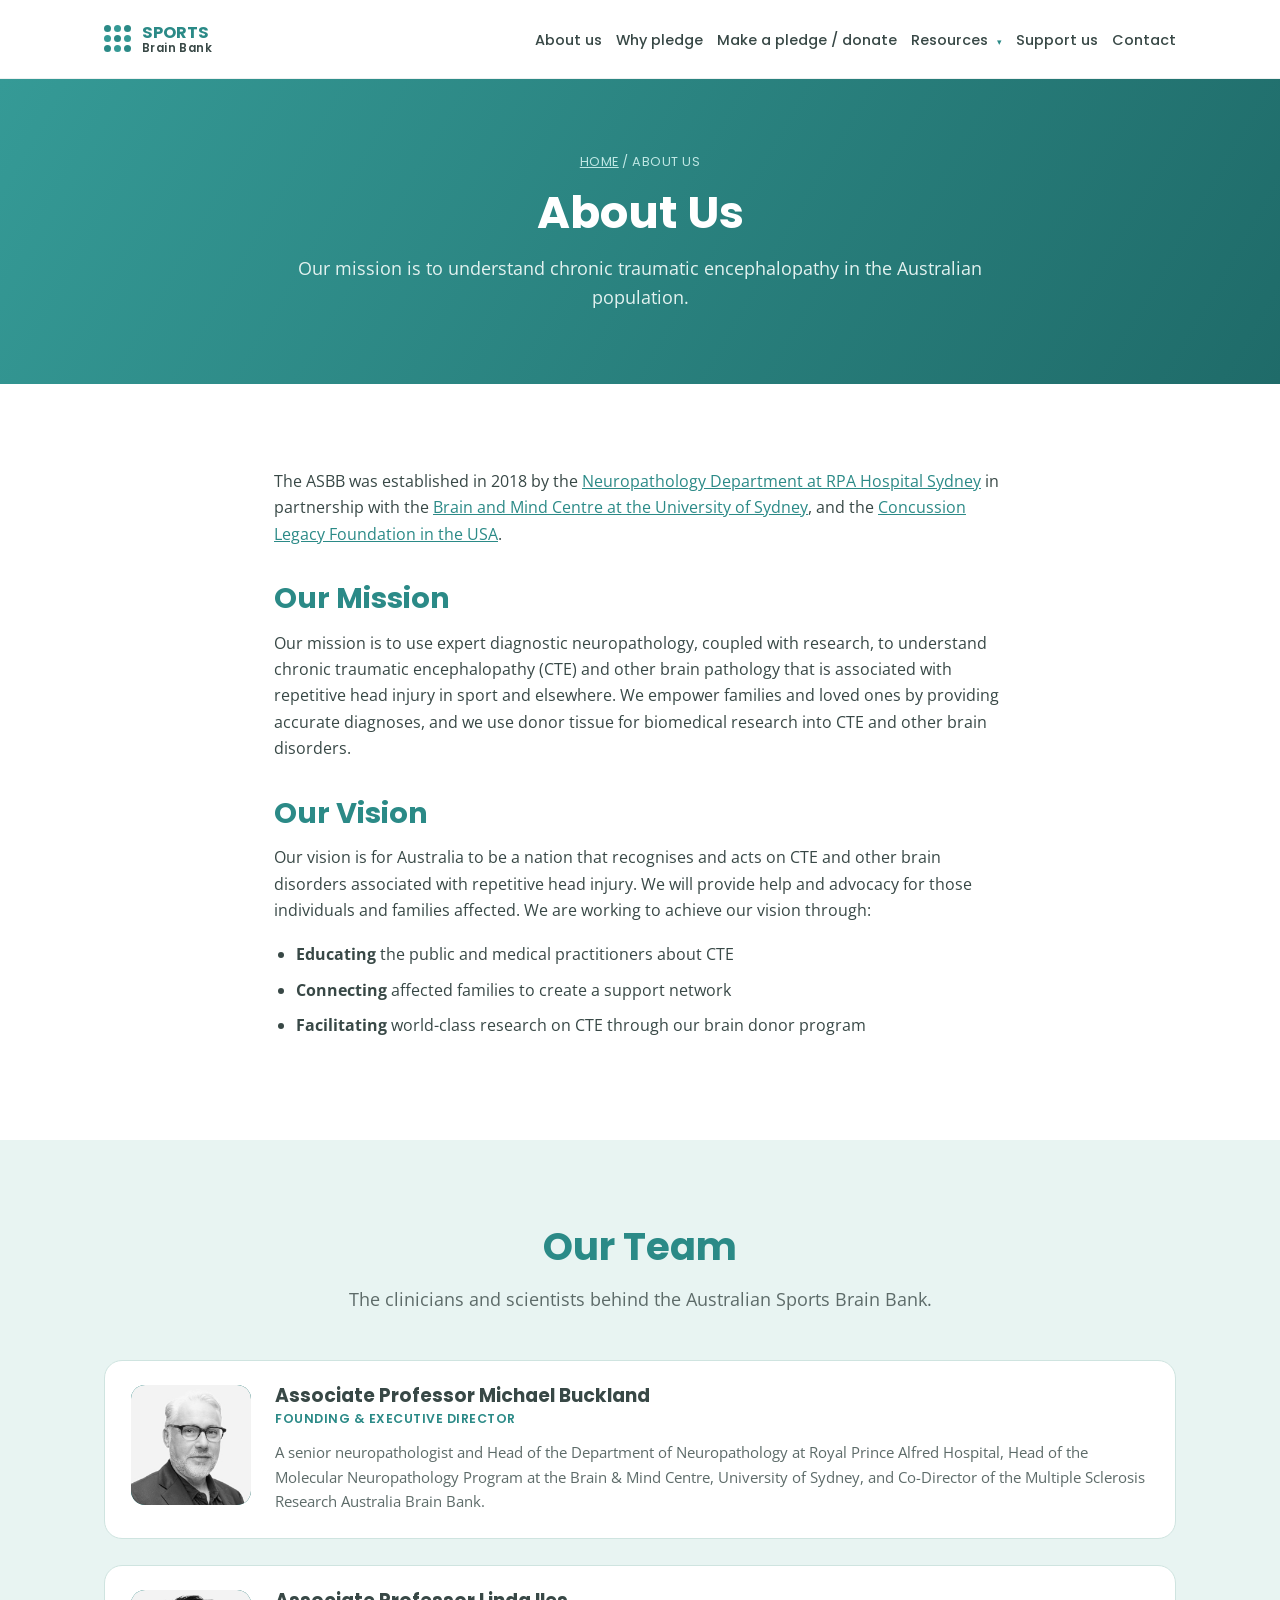
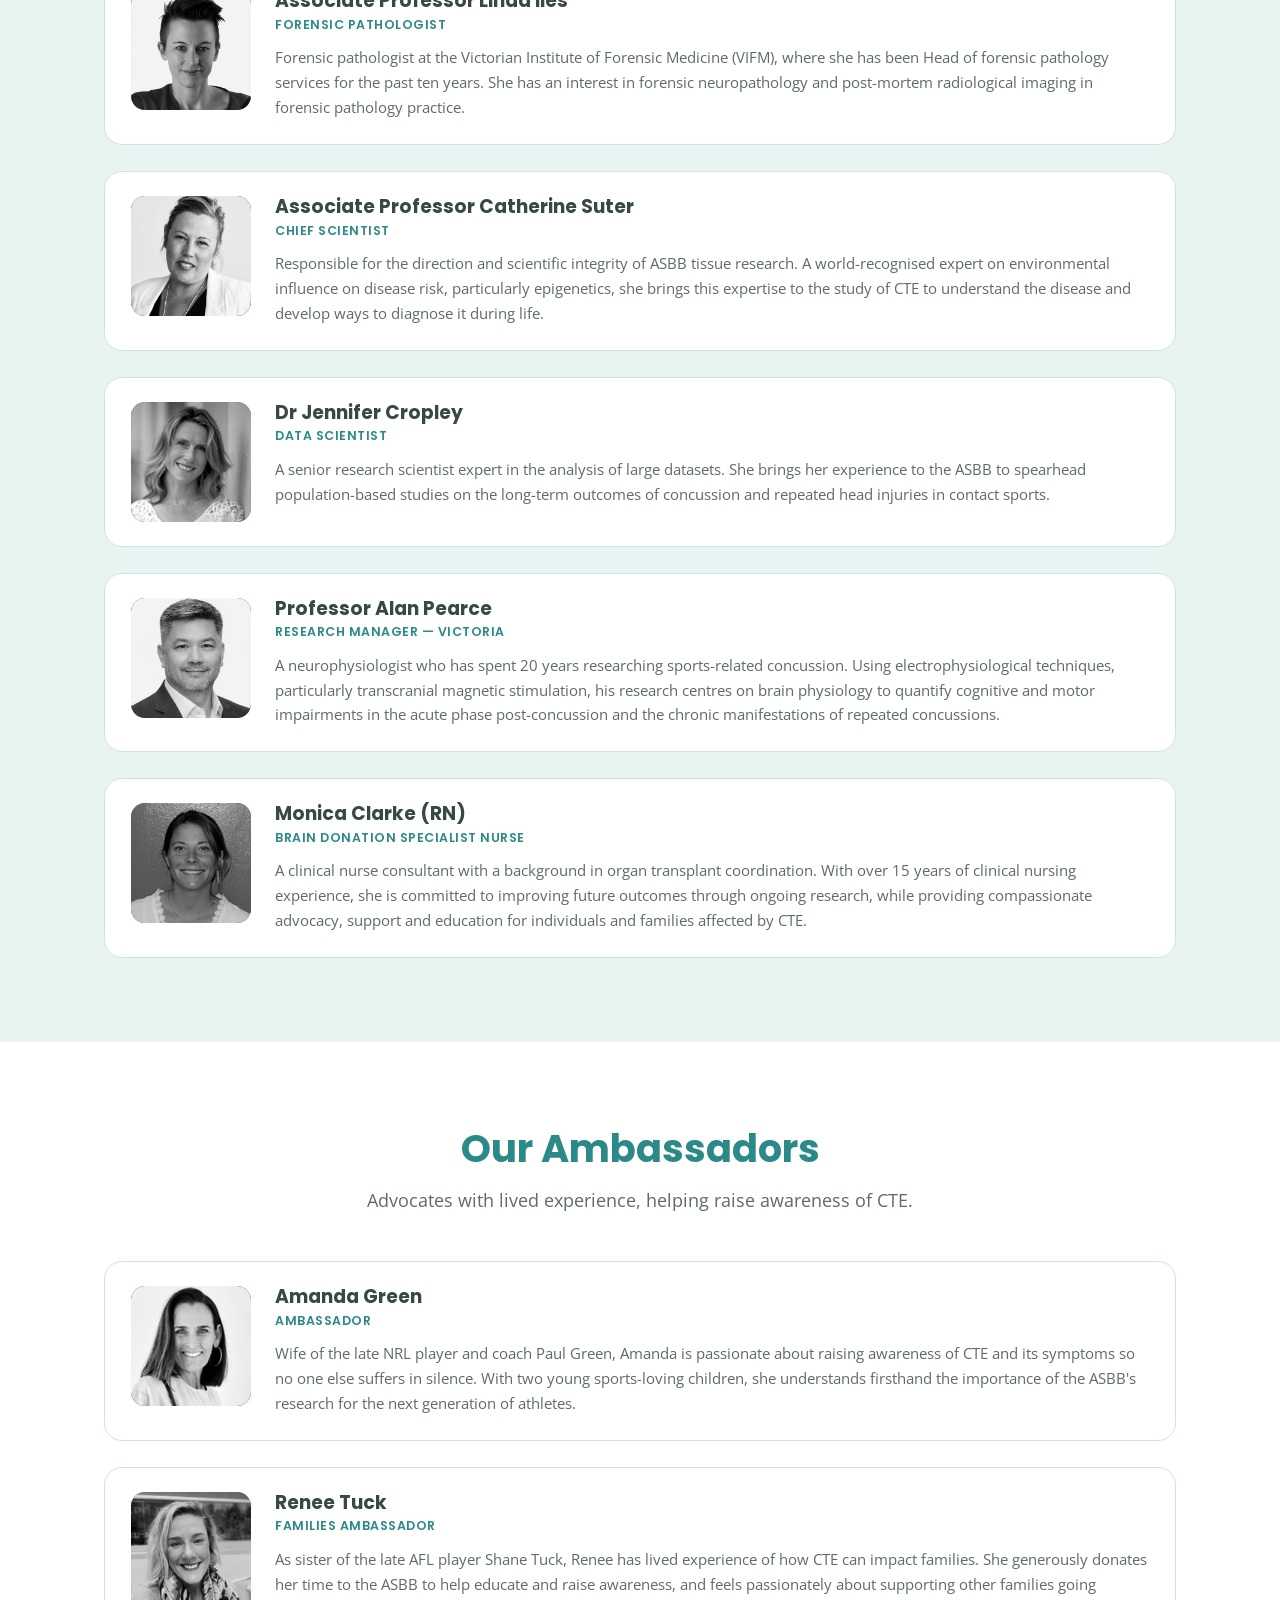
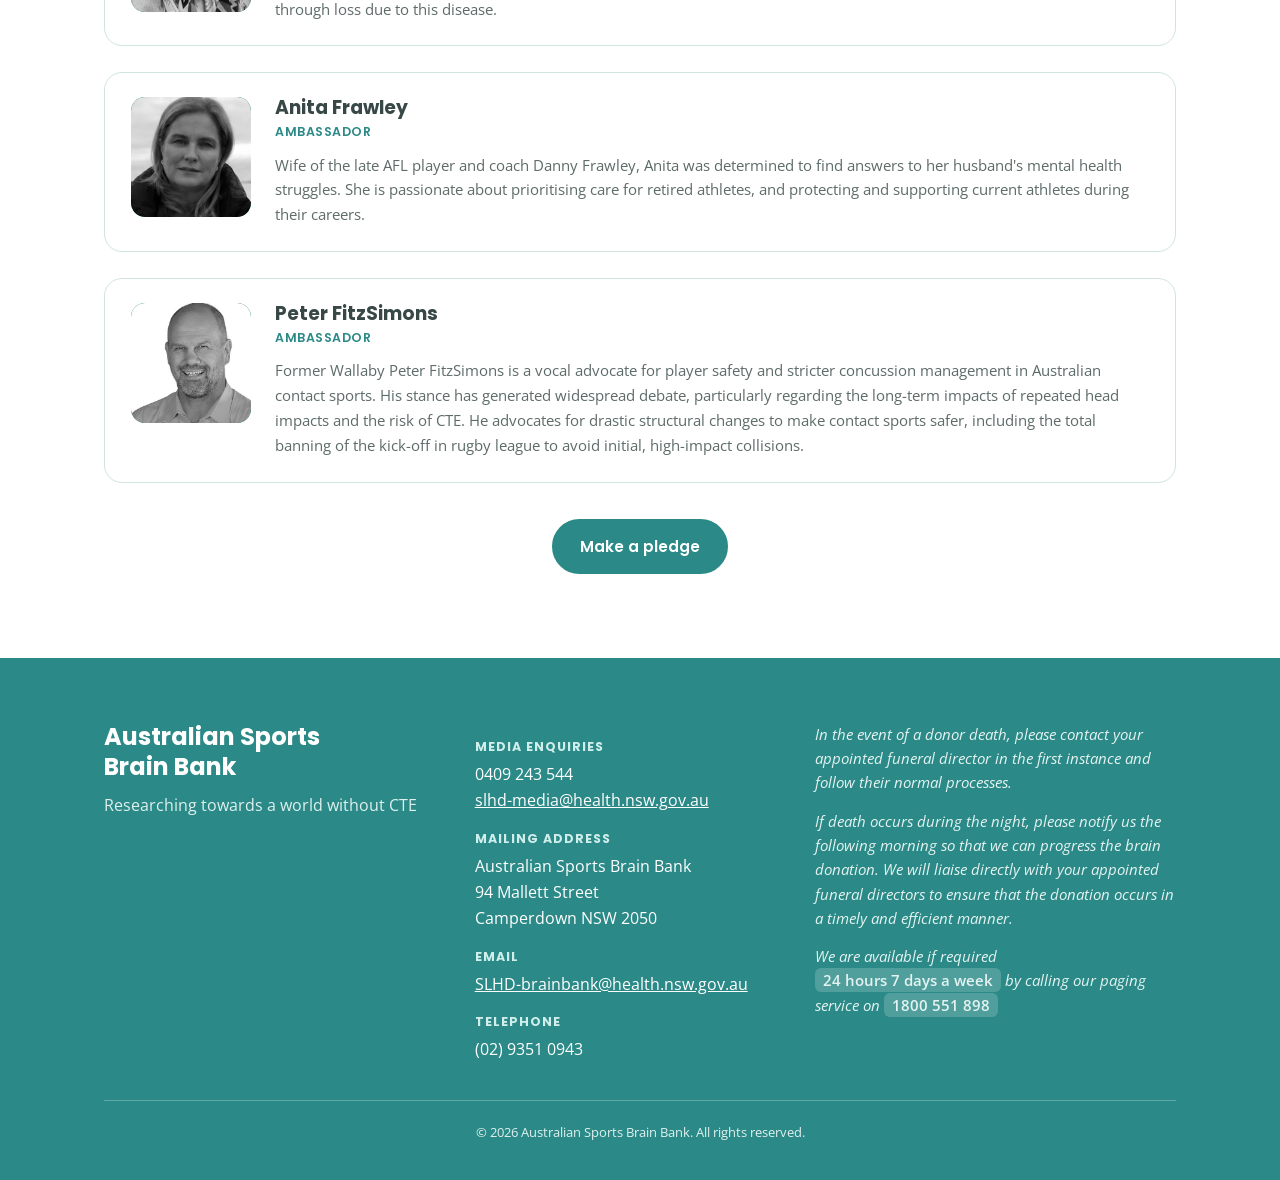
==== commit ff55711a: "Add files via upload profile update" ====
--- a/about.html
+++ b/about.html
@@ -81,11 +81,11 @@
       </div>
     </div>
     <div class="person">
-      <div class="pic"><img src="assets/img/monica-clarke.jpg" alt="Monica Clarke (RN)"></div>
+      <div class="pic"><img src="assets/img/linda-iles.jpg" alt="Associate Professor Linda Iles"></div>
       <div>
-        <h3>Monica Clarke (RN)</h3>
-        <div class="role">Brain Donation Specialist Nurse</div>
-        <p>A clinical nurse consultant with a background in organ transplant coordination. With over 15 years of clinical nursing experience, she is committed to improving future outcomes through ongoing research, while providing compassionate advocacy, support and education for individuals and families affected by CTE.</p>
+        <h3>Associate Professor Linda Iles</h3>
+        <div class="role">Forensic Pathologist</div>
+        <p>Forensic pathologist at the Victorian Institute of Forensic Medicine (VIFM), where she has been Head of forensic pathology services for the past ten years. She has an interest in forensic neuropathology and post-mortem radiological imaging in forensic pathology practice.</p>
       </div>
     </div>
     <div class="person">
@@ -105,19 +105,19 @@
       </div>
     </div>
     <div class="person">
-      <div class="pic"><img src="assets/img/alan-pearce.jpg" alt="Associate Professor Alan Pearce"></div>
+      <div class="pic"><img src="assets/img/alan-pearce.jpg" alt="Professor Alan Pearce"></div>
       <div>
-        <h3>Associate Professor Alan Pearce</h3>
+        <h3>Professor Alan Pearce</h3>
         <div class="role">Research Manager — Victoria</div>
         <p>A neurophysiologist who has spent 20 years researching sports-related concussion. Using electrophysiological techniques, particularly transcranial magnetic stimulation, his research centres on brain physiology to quantify cognitive and motor impairments in the acute phase post-concussion and the chronic manifestations of repeated concussions.</p>
       </div>
     </div>
     <div class="person">
-      <div class="pic"><img src="assets/img/linda-isles.jpg" alt="Linda Isles"></div>
+      <div class="pic"><img src="assets/img/monica-clarke.jpg" alt="Monica Clarke (RN)"></div>
       <div>
-        <h3>Linda Isles</h3>
-        <div class="role">ASBB Team</div>
-        <p>Profile and photo to be added.</p>
+        <h3>Monica Clarke (RN)</h3>
+        <div class="role">Brain Donation Specialist Nurse</div>
+        <p>A clinical nurse consultant with a background in organ transplant coordination. With over 15 years of clinical nursing experience, she is committed to improving future outcomes through ongoing research, while providing compassionate advocacy, support and education for individuals and families affected by CTE.</p>
       </div>
     </div>
     </div>
@@ -145,7 +145,7 @@
       </div>
     </div>
     <div class="person">
-      <div class="pic" aria-hidden="true">AF</div>
+      <div class="pic"><img src="assets/img/anita-frawley.jpg" alt="Anita Frawley"></div>
       <div>
         <h3>Anita Frawley</h3>
         <div class="role">Ambassador</div>
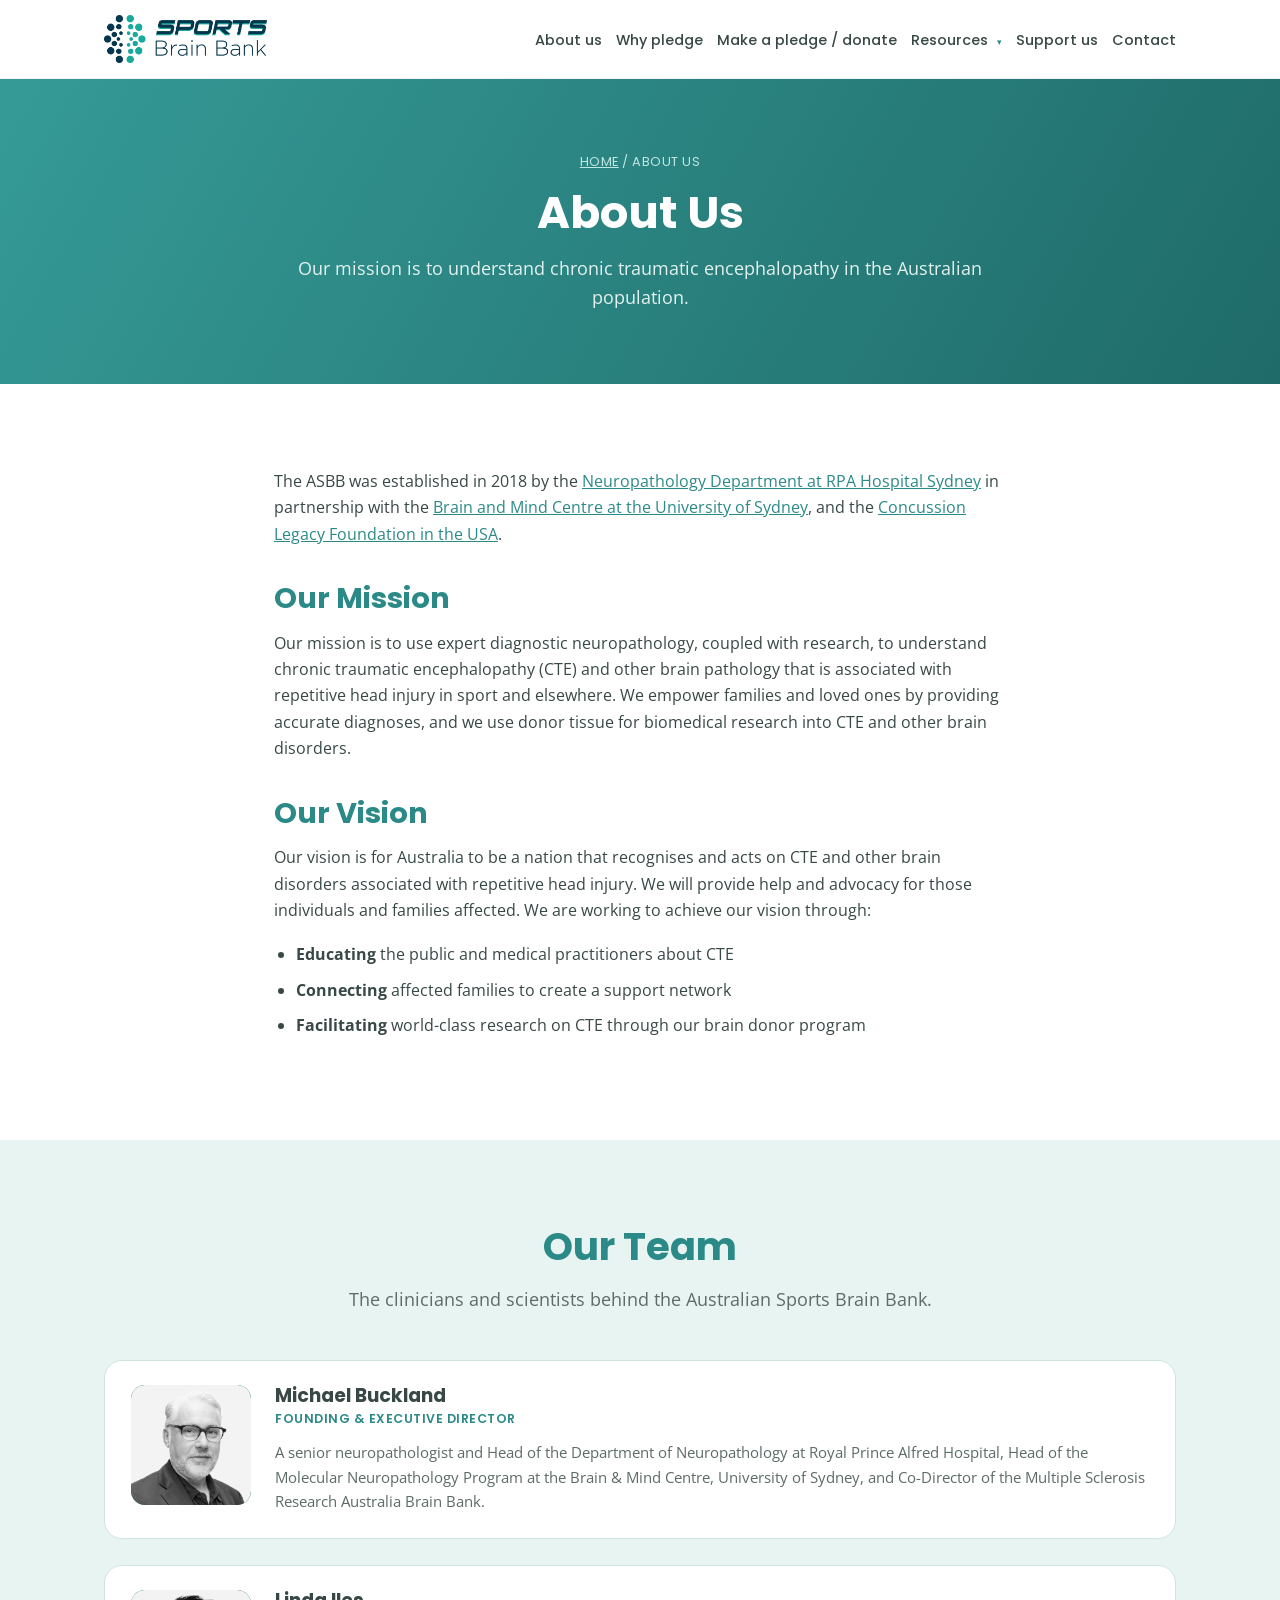
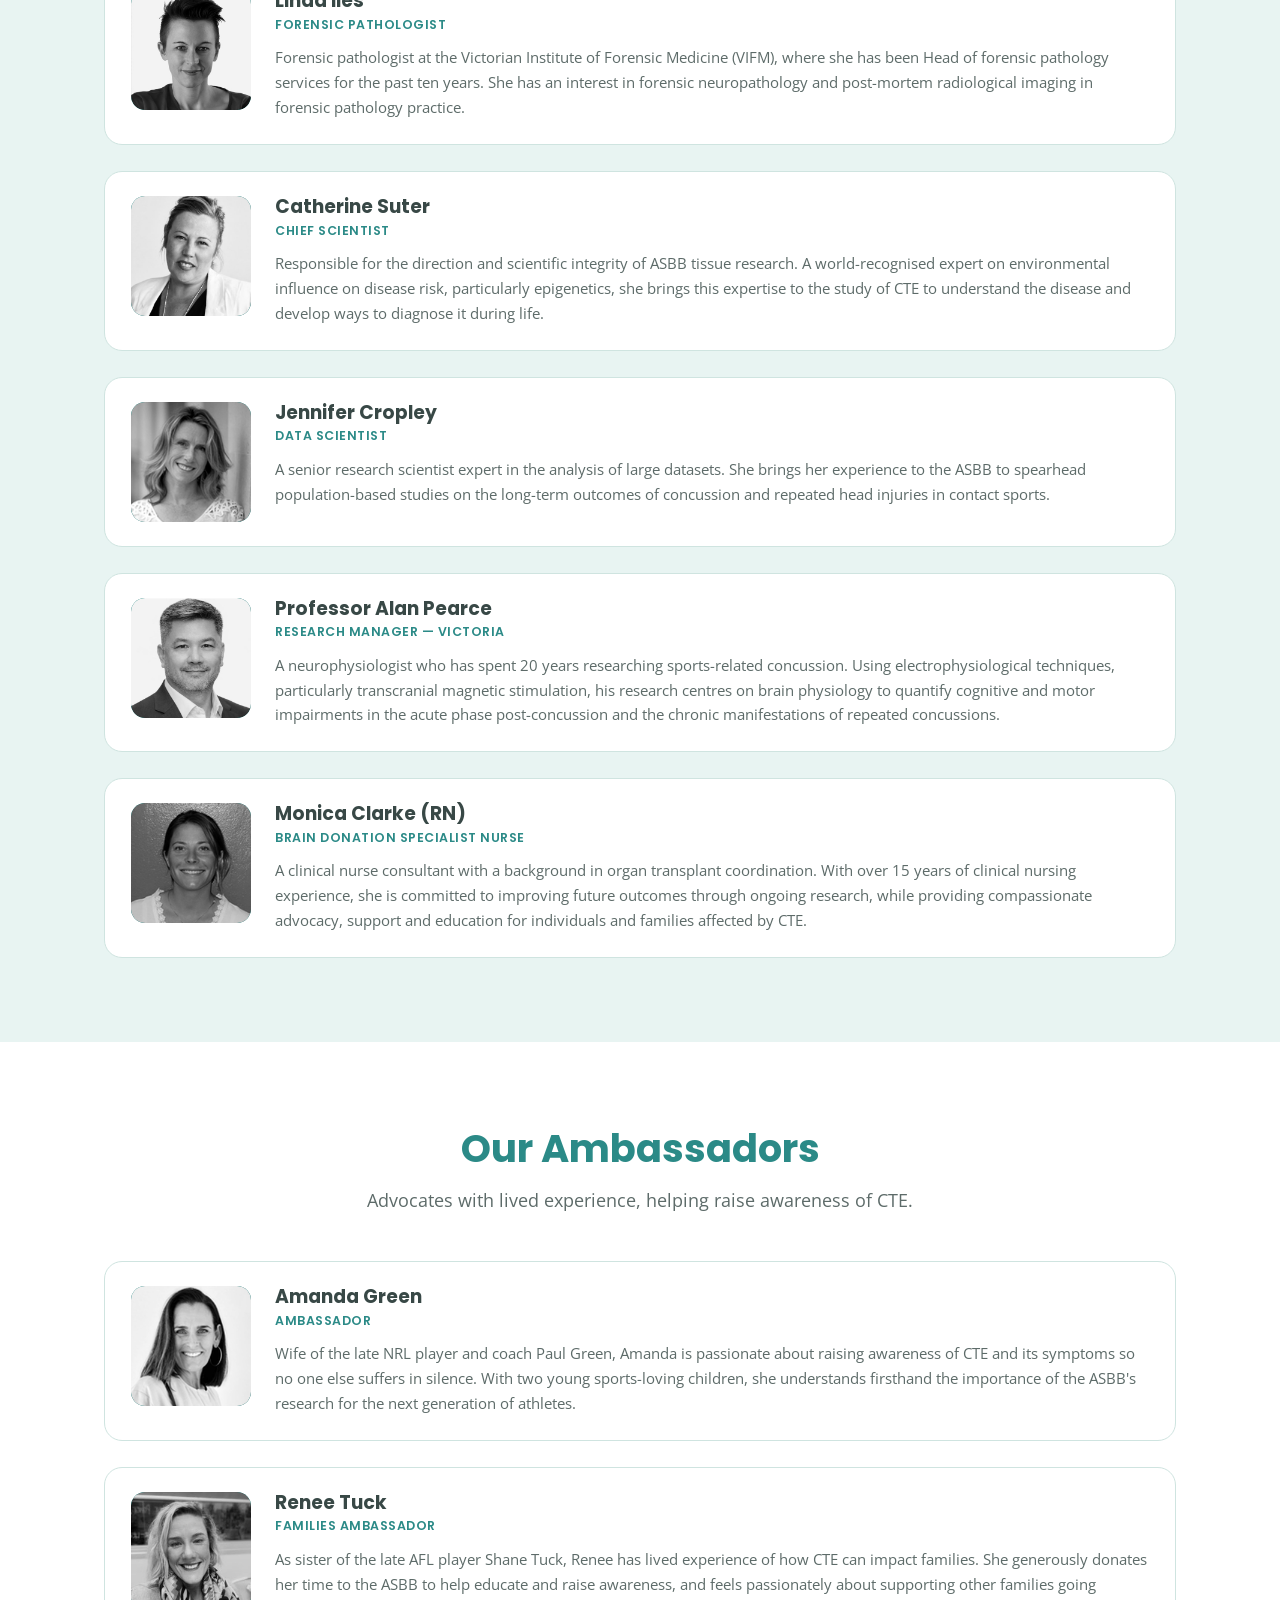
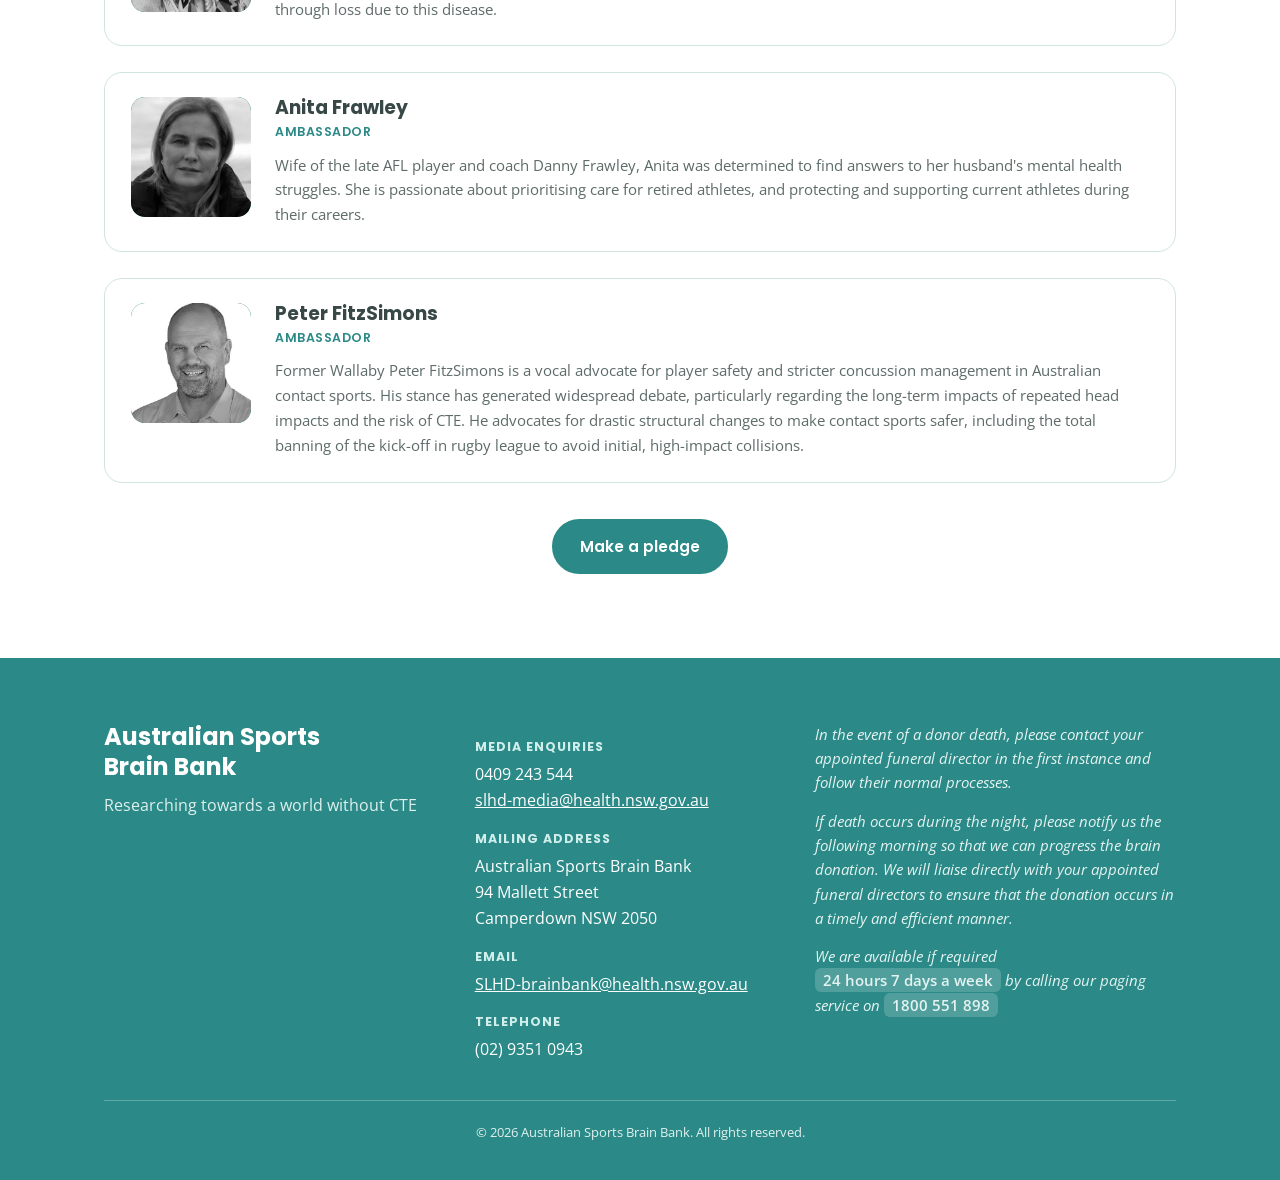
==== commit 255266d2: "Add files via upload" ====
--- a/about.html
+++ b/about.html
@@ -20,9 +20,8 @@
 <a href="#main" class="skip" style="position:absolute;left:-9999px">Skip to content</a>
 <header>
   <div class="wrap nav">
-    <a class="logo" href="index.html" aria-label="Australian Sports Brain Bank — home">
-      <span class="mark" aria-hidden="true"><span></span><span></span><span></span><span></span><span></span><span></span><span></span><span></span><span></span></span>
-      <span>SPORTS<small>Brain Bank</small></span>
+    <a class="logo" href="index.html" aria-label="Sports Brain Bank — home">
+      <img class="logo-img" src="assets/img/logo.png" alt="Sports Brain Bank">
     </a>
     <nav id="nav" aria-label="Primary">
       <ul>
@@ -73,33 +72,33 @@
     <p class="lead center">The clinicians and scientists behind the Australian Sports Brain Bank.</p>
     <div class="people">
     <div class="person">
-      <div class="pic"><img src="assets/img/michael-buckland.jpg" alt="Associate Professor Michael Buckland"></div>
+      <div class="pic"><img src="assets/img/michael-buckland.jpg" alt="Michael Buckland"></div>
       <div>
-        <h3>Associate Professor Michael Buckland</h3>
+        <h3>Michael Buckland</h3>
         <div class="role">Founding &amp; Executive Director</div>
         <p>A senior neuropathologist and Head of the Department of Neuropathology at Royal Prince Alfred Hospital, Head of the Molecular Neuropathology Program at the Brain &amp; Mind Centre, University of Sydney, and Co-Director of the Multiple Sclerosis Research Australia Brain Bank.</p>
       </div>
     </div>
     <div class="person">
-      <div class="pic"><img src="assets/img/linda-iles.jpg" alt="Associate Professor Linda Iles"></div>
+      <div class="pic"><img src="assets/img/linda-iles.jpg" alt="Linda Iles"></div>
       <div>
-        <h3>Associate Professor Linda Iles</h3>
+        <h3>Linda Iles</h3>
         <div class="role">Forensic Pathologist</div>
         <p>Forensic pathologist at the Victorian Institute of Forensic Medicine (VIFM), where she has been Head of forensic pathology services for the past ten years. She has an interest in forensic neuropathology and post-mortem radiological imaging in forensic pathology practice.</p>
       </div>
     </div>
     <div class="person">
-      <div class="pic"><img src="assets/img/catherine-suter.jpg" alt="Associate Professor Catherine Suter"></div>
+      <div class="pic"><img src="assets/img/catherine-suter.jpg" alt="Catherine Suter"></div>
       <div>
-        <h3>Associate Professor Catherine Suter</h3>
+        <h3>Catherine Suter</h3>
         <div class="role">Chief Scientist</div>
         <p>Responsible for the direction and scientific integrity of ASBB tissue research. A world-recognised expert on environmental influence on disease risk, particularly epigenetics, she brings this expertise to the study of CTE to understand the disease and develop ways to diagnose it during life.</p>
       </div>
     </div>
     <div class="person">
-      <div class="pic"><img src="assets/img/jennifer-cropley.jpg" alt="Dr Jennifer Cropley"></div>
+      <div class="pic"><img src="assets/img/jennifer-cropley.jpg" alt="Jennifer Cropley"></div>
       <div>
-        <h3>Dr Jennifer Cropley</h3>
+        <h3>Jennifer Cropley</h3>
         <div class="role">Data Scientist</div>
         <p>A senior research scientist expert in the analysis of large datasets. She brings her experience to the ASBB to spearhead population-based studies on the long-term outcomes of concussion and repeated head injuries in contact sports.</p>
       </div>
--- a/assets/styles.css
+++ b/assets/styles.css
@@ -182,11 +182,11 @@
 
 /* ---- Home-only components ---- */
 .hero{position:relative;display:flex;flex-direction:column-reverse;
-      background:linear-gradient(120deg,#f3faf8,#e6f2ef);overflow:hidden}
+      background:#eef7f5;overflow:hidden}
 .hero-img{position:absolute;top:0;right:0;height:100%;width:62%;object-fit:cover;object-position:center top}
-/* soft white-to-photo fade so text sits cleanly over the left side */
-.hero::before{content:"";position:absolute;top:0;right:0;width:64%;height:100%;z-index:1;pointer-events:none;
-      background:linear-gradient(90deg,#f3faf8 0%,#f3faf8 22%,rgba(243,250,248,.65) 42%,rgba(243,250,248,.15) 64%,rgba(243,250,248,0) 82%)}
+/* full-width fade over the photo — no vertical seam because base is one flat colour */
+.hero::before{content:"";position:absolute;inset:0;z-index:1;pointer-events:none;
+      background:linear-gradient(90deg,#eef7f5 0%,#eef7f5 34%,rgba(238,247,245,.8) 50%,rgba(238,247,245,.25) 68%,rgba(238,247,245,0) 84%)}
 .hero-wrap{position:relative;z-index:2;display:flex;align-items:center;
       min-height:clamp(440px,60vh,540px);padding:clamp(40px,6vw,64px) 0}
 .hero-copy{max-width:720px}
@@ -203,7 +203,7 @@
 .partners .row{display:grid;grid-template-columns:repeat(auto-fit,minmax(150px,1fr));gap:20px;align-items:center}
 .partner{height:84px;border-radius:10px;display:flex;align-items:center;justify-content:center;padding:10px;transition:.2s ease}
 .partner img{max-height:62px;max-width:170px;width:auto;object-fit:contain}
-.band{display:grid;grid-template-columns:1fr 1fr;align-items:stretch;min-height:clamp(360px,46vw,440px)}
+.band{display:grid;grid-template-columns:1fr 1fr;align-items:stretch;min-height:clamp(500px,54vw,640px)}
 .band-photo{position:relative;background:linear-gradient(135deg,#4a5a3a,#2a3a22);display:flex;align-items:center;justify-content:center;
         color:#cdd6c0;font-family:'Poppins',sans-serif;font-size:.85rem;min-height:220px}
 /* soft fade of the photo into the white text column, matching the brief */
@@ -285,7 +285,7 @@
   .caret{display:none}
 }
 @media (max-width:960px){
-  .hero{background:linear-gradient(120deg,#f3faf8,#e6f2ef)}
+  .hero{background:#eef7f5}
   .hero::before{display:none}
   .hero-img{position:static;width:100%;height:clamp(220px,42vw,320px)}
   .hero-wrap{min-height:0;padding:clamp(32px,6vw,48px) 0}
@@ -315,3 +315,13 @@
   .btn-row .btn{width:100%}
 }
 @media (prefers-reduced-motion:reduce){*{scroll-behavior:auto!important;transition:none!important}}
+
+/* ============ Real logo + reversed band (client update) ============ */
+.logo{gap:0}
+.logo-img{height:48px;width:auto;display:block}
+.hero-logo{width:clamp(260px,40vw,470px);height:auto;display:block;margin-bottom:clamp(16px,3vw,26px)}
+.sr-only{position:absolute!important;width:1px;height:1px;padding:0;margin:-1px;overflow:hidden;clip:rect(0,0,0,0);white-space:nowrap;border:0}
+@media (max-width:560px){.logo-img{height:40px}}
+/* reversed mission band: text left, image right */
+.band-rev .band-photo{background-position:right center}
+.band-rev .band-photo::after{background:linear-gradient(90deg,#ffffff 0%,rgba(255,255,255,.6) 26%,rgba(255,255,255,0) 58%)}
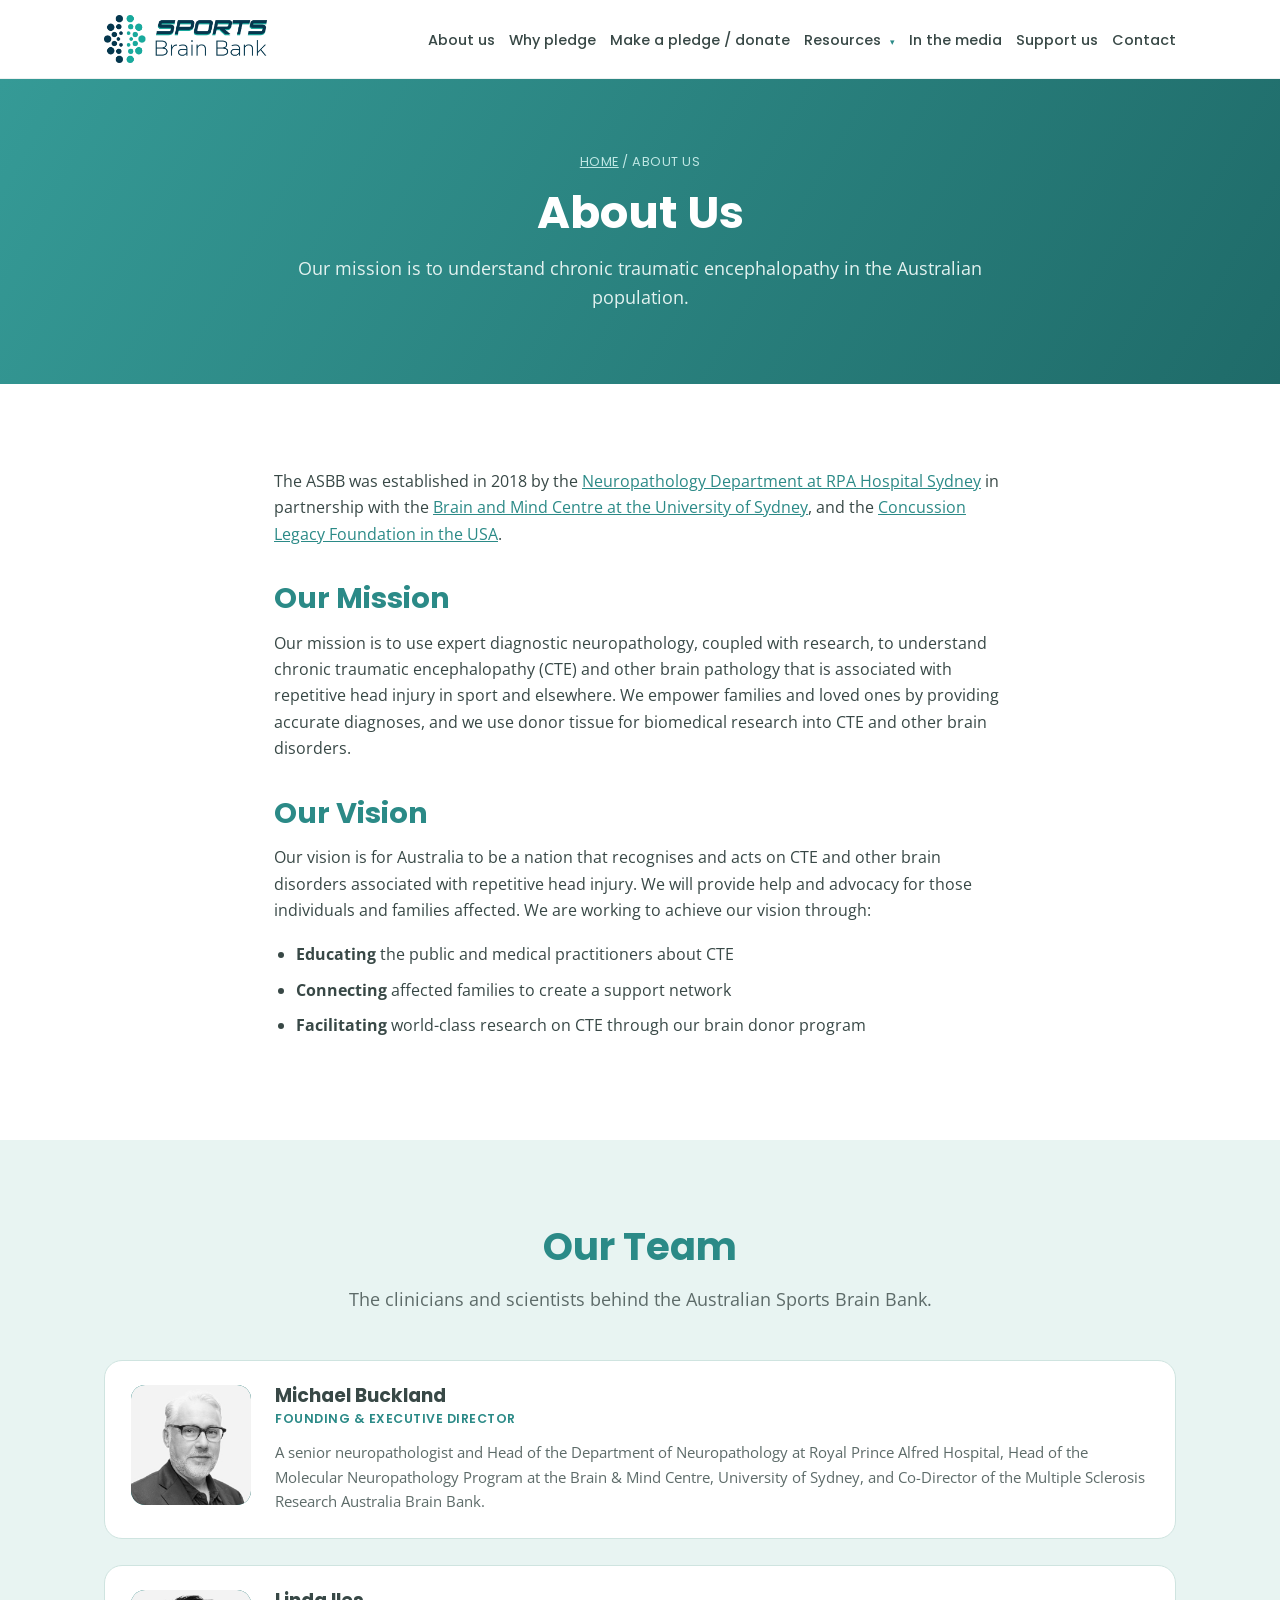
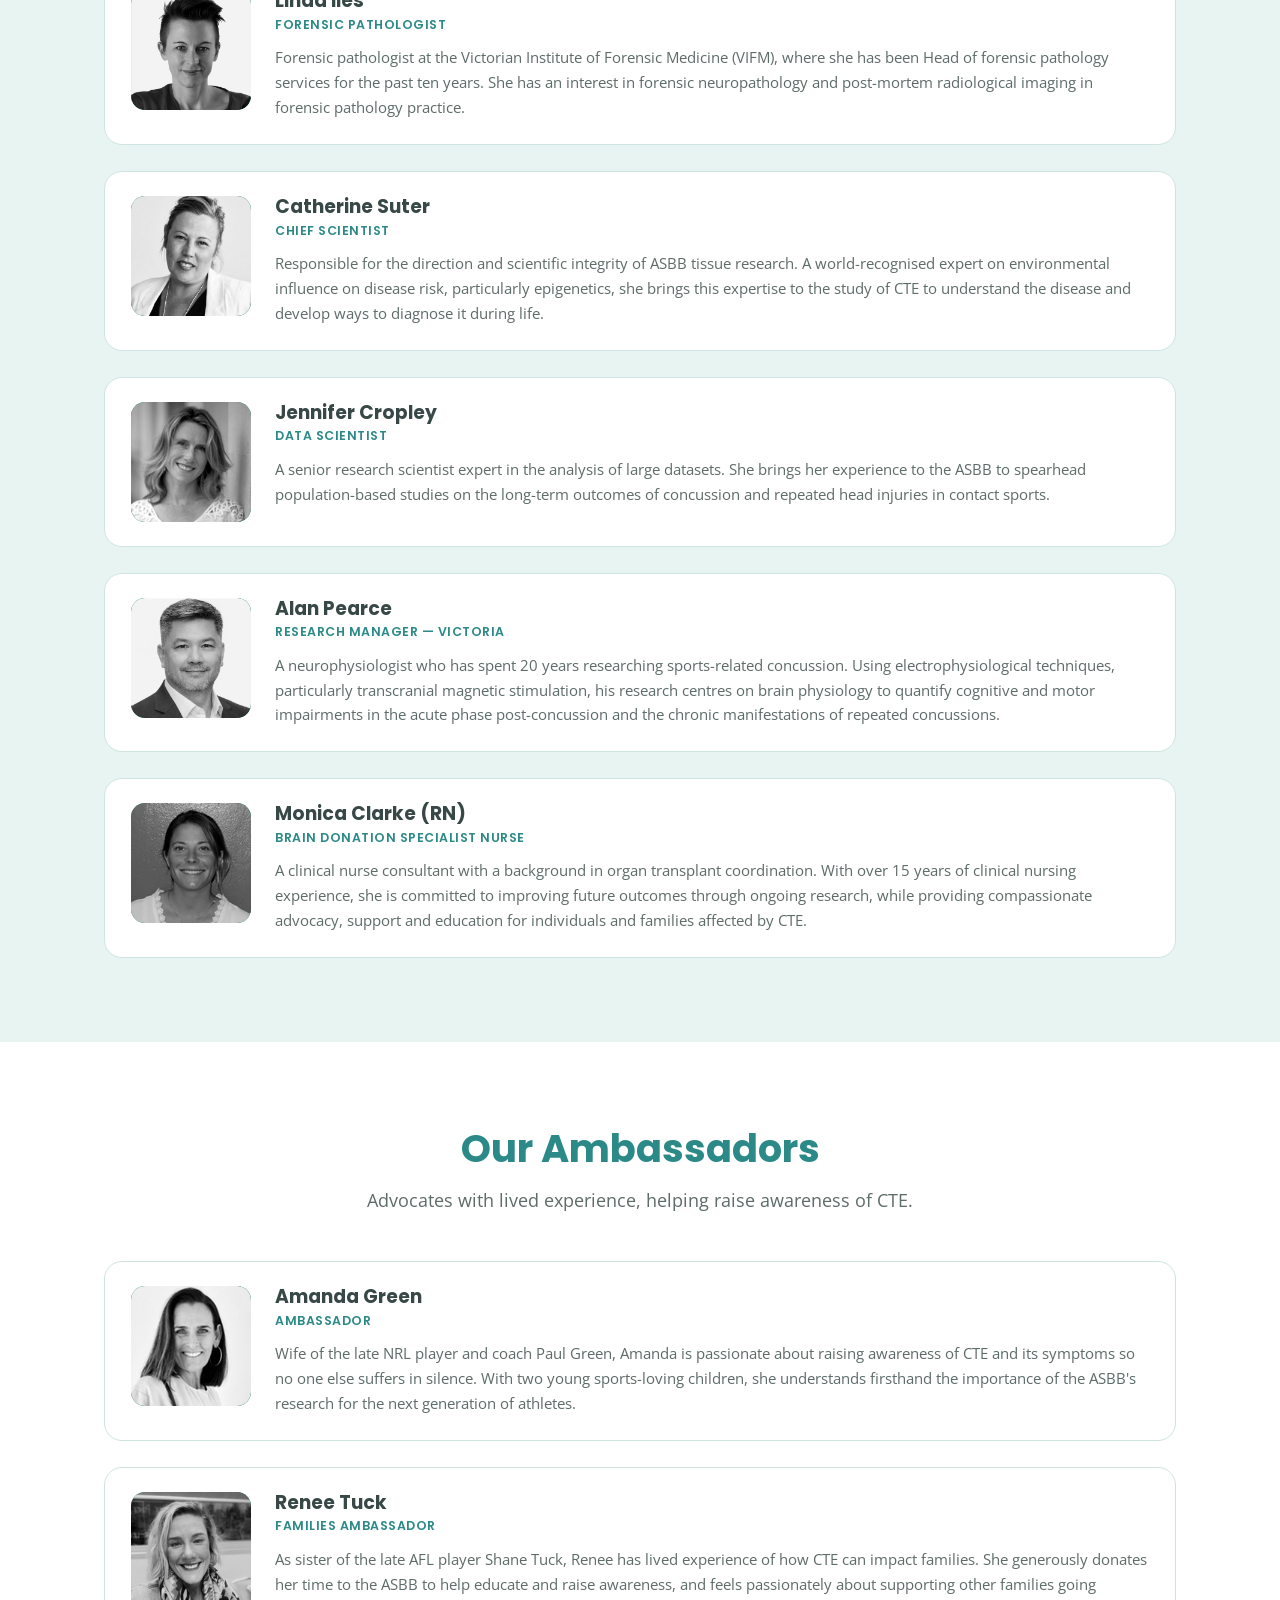
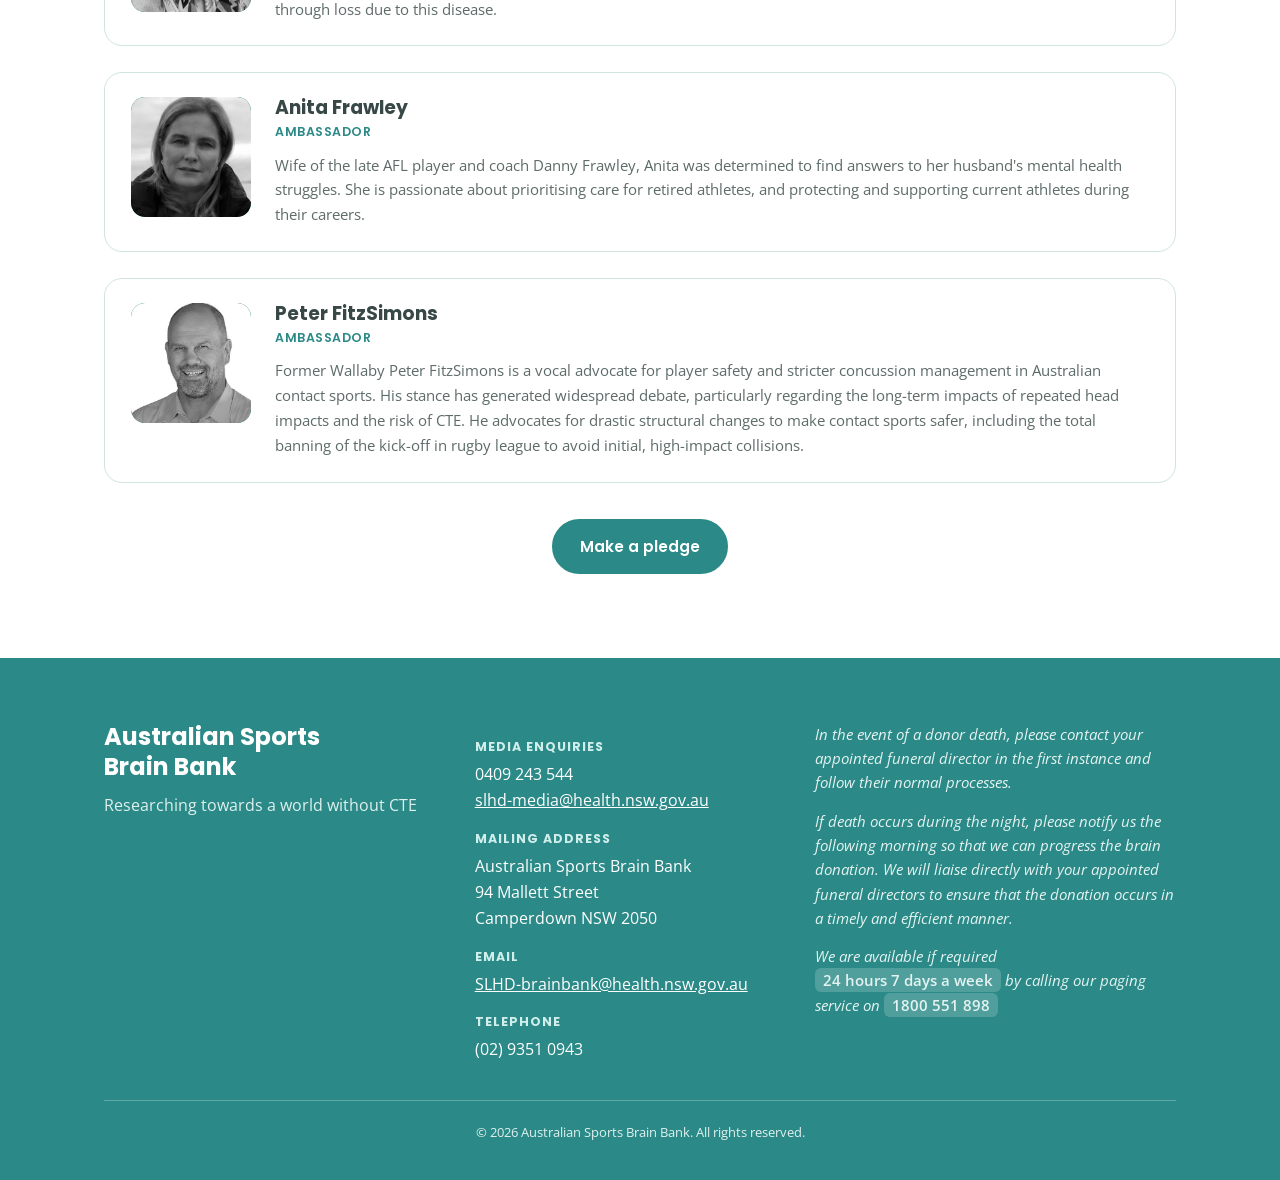
==== commit 5517d44b: "Add files via upload in the media navigation" ====
--- a/about.html
+++ b/about.html
@@ -37,6 +37,7 @@
             <li><a href="resources.html">Downloadable resources</a></li>
           </ul>
         </li>
+        <li><a href="in-the-media.html">In the media</a></li>
         <li><a href="support.html">Support us</a></li>
         <li><a href="contact.html">Contact</a></li>
       </ul>
@@ -104,9 +105,9 @@
       </div>
     </div>
     <div class="person">
-      <div class="pic"><img src="assets/img/alan-pearce.jpg" alt="Professor Alan Pearce"></div>
+      <div class="pic"><img src="assets/img/alan-pearce.jpg" alt="Alan Pearce"></div>
       <div>
-        <h3>Professor Alan Pearce</h3>
+        <h3>Alan Pearce</h3>
         <div class="role">Research Manager — Victoria</div>
         <p>A neurophysiologist who has spent 20 years researching sports-related concussion. Using electrophysiological techniques, particularly transcranial magnetic stimulation, his research centres on brain physiology to quantify cognitive and motor impairments in the acute phase post-concussion and the chronic manifestations of repeated concussions.</p>
       </div>
